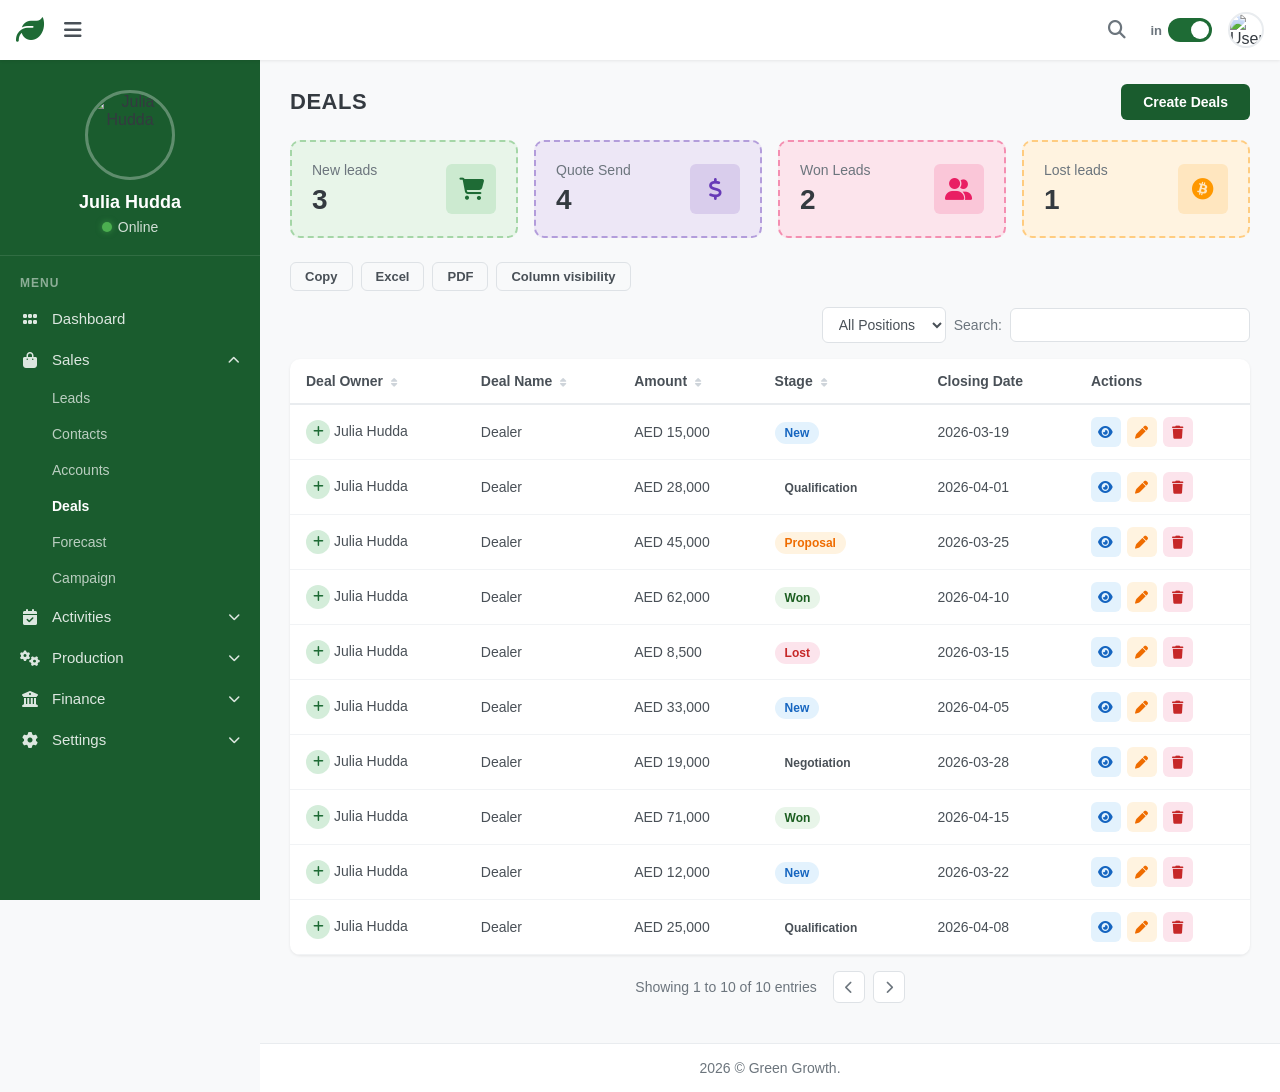
==== index.html @ 73fca7ca "Build Green Growth CRM web app with full framework Implements a complete CRM application based on th" ====
<!DOCTYPE html>
<html lang="en">
<head>
    <meta charset="UTF-8">
    <meta name="viewport" content="width=device-width, initial-scale=1.0">
    <title>Green Growth CRM</title>
    <link rel="stylesheet" href="css/styles.css">
    <link rel="stylesheet" href="https://cdnjs.cloudflare.com/ajax/libs/font-awesome/6.5.1/css/all.min.css">
</head>
<body>
    <!-- Top Navbar -->
    <nav class="top-navbar">
        <div class="nav-left">
            <div class="logo">
                <i class="fa-solid fa-leaf logo-icon"></i>
            </div>
            <button class="hamburger" id="menuToggle">
                <i class="fa-solid fa-bars"></i>
            </button>
        </div>
        <div class="nav-right">
            <button class="nav-btn search-btn" id="searchToggle">
                <i class="fa-solid fa-magnifying-glass"></i>
            </button>
            <div class="status-toggle">
                <span class="status-label">in</span>
                <label class="switch">
                    <input type="checkbox" id="statusToggle" checked>
                    <span class="slider round"></span>
                </label>
            </div>
            <div class="user-avatar" id="profileToggle">
                <img src="https://ui-avatars.com/api/?name=Julia+Hudda&background=e8d5d0&color=333&size=40" alt="User">
            </div>
        </div>
    </nav>

    <!-- Search Bar (hidden by default) -->
    <div class="search-overlay" id="searchOverlay">
        <div class="search-container">
            <input type="text" placeholder="Search..." id="globalSearch" autofocus>
            <button class="search-close" id="searchClose"><i class="fa-solid fa-xmark"></i></button>
        </div>
    </div>

    <!-- Sidebar -->
    <aside class="sidebar" id="sidebar">
        <div class="sidebar-profile">
            <div class="profile-avatar">
                <img src="https://ui-avatars.com/api/?name=Julia+Hudda&background=e8d5d0&color=333&size=100" alt="Julia Hudda">
            </div>
            <h3 class="profile-name">Julia Hudda</h3>
            <div class="profile-status">
                <span class="status-dot online"></span>
                <span>Online</span>
            </div>
        </div>
        <div class="sidebar-menu-label">MENU</div>
        <ul class="sidebar-menu">
            <li class="menu-item">
                <a href="#" class="menu-link" data-page="dashboard">
                    <i class="fa-solid fa-grip"></i>
                    <span>Dashboard</span>
                </a>
            </li>
            <li class="menu-item has-submenu">
                <a href="#" class="menu-link submenu-toggle" data-submenu="sales">
                    <i class="fa-solid fa-bag-shopping"></i>
                    <span>Sales</span>
                    <i class="fa-solid fa-chevron-down arrow"></i>
                </a>
                <ul class="submenu" id="submenu-sales">
                    <li><a href="#" class="menu-link" data-page="leads">Leads</a></li>
                    <li><a href="#" class="menu-link" data-page="contacts">Contacts</a></li>
                    <li><a href="#" class="menu-link" data-page="accounts">Accounts</a></li>
                    <li><a href="#" class="menu-link active" data-page="deals">Deals</a></li>
                    <li><a href="#" class="menu-link" data-page="forecast">Forecast</a></li>
                    <li><a href="#" class="menu-link" data-page="campaign">Campaign</a></li>
                </ul>
            </li>
            <li class="menu-item has-submenu">
                <a href="#" class="menu-link submenu-toggle" data-submenu="activities">
                    <i class="fa-solid fa-calendar-check"></i>
                    <span>Activities</span>
                    <i class="fa-solid fa-chevron-down arrow"></i>
                </a>
                <ul class="submenu" id="submenu-activities">
                    <li><a href="#" class="menu-link" data-page="tasks">Task</a></li>
                    <li><a href="#" class="menu-link" data-page="meetings">Meeting</a></li>
                    <li><a href="#" class="menu-link" data-page="calls">Calls</a></li>
                    <li><a href="#" class="menu-link" data-page="attendance">Attendance</a></li>
                </ul>
            </li>
            <li class="menu-item has-submenu">
                <a href="#" class="menu-link submenu-toggle" data-submenu="production">
                    <i class="fa-solid fa-gears"></i>
                    <span>Production</span>
                    <i class="fa-solid fa-chevron-down arrow"></i>
                </a>
                <ul class="submenu" id="submenu-production">
                    <li><a href="#" class="menu-link" data-page="pending-orders">Pending Orders</a></li>
                    <li><a href="#" class="menu-link" data-page="shipped-orders">Shipped Orders</a></li>
                </ul>
            </li>
            <li class="menu-item has-submenu">
                <a href="#" class="menu-link submenu-toggle" data-submenu="finance">
                    <i class="fa-solid fa-building-columns"></i>
                    <span>Finance</span>
                    <i class="fa-solid fa-chevron-down arrow"></i>
                </a>
                <ul class="submenu" id="submenu-finance">
                    <li><a href="#" class="menu-link" data-page="invoices">Invoices</a></li>
                    <li><a href="#" class="menu-link" data-page="payments">Payments</a></li>
                    <li><a href="#" class="menu-link" data-page="expenses">Expenses</a></li>
                </ul>
            </li>
            <li class="menu-item has-submenu">
                <a href="#" class="menu-link submenu-toggle" data-submenu="settings">
                    <i class="fa-solid fa-gear"></i>
                    <span>Settings</span>
                    <i class="fa-solid fa-chevron-down arrow"></i>
                </a>
                <ul class="submenu" id="submenu-settings">
                    <li><a href="#" class="menu-link" data-page="profile">Profile</a></li>
                    <li><a href="#" class="menu-link" data-page="company">Company</a></li>
                    <li><a href="#" class="menu-link" data-page="users">Users</a></li>
                </ul>
            </li>
        </ul>
    </aside>

    <!-- Sidebar Overlay for mobile -->
    <div class="sidebar-overlay" id="sidebarOverlay"></div>

    <!-- Main Content -->
    <main class="main-content" id="mainContent">
        <!-- Pages will be loaded here -->
    </main>

    <!-- Create Deal Modal -->
    <div class="modal-overlay" id="dealModal">
        <div class="modal">
            <div class="modal-header">
                <h2>Deals Information</h2>
                <button class="modal-close" id="closeDealModal"><i class="fa-solid fa-xmark"></i></button>
            </div>
            <div class="modal-body">
                <form id="dealForm">
                    <div class="form-group">
                        <label>Deal Owner</label>
                        <input type="text" name="dealOwner" placeholder="Deal Owner">
                    </div>
                    <div class="form-group">
                        <label>Deal Name</label>
                        <input type="text" name="dealName" placeholder="Deal Name" required>
                    </div>
                    <div class="form-group">
                        <label>Account Name</label>
                        <input type="text" name="accountName" placeholder="Account Name">
                    </div>
                    <div class="form-group">
                        <label>Amount</label>
                        <input type="number" name="amount" placeholder="Amount">
                    </div>
                    <div class="form-group">
                        <label>Closing Date</label>
                        <input type="date" name="closingDate">
                    </div>
                    <div class="form-group">
                        <label>Stage</label>
                        <select name="stage">
                            <option value="New">New</option>
                            <option value="Qualification">Qualification</option>
                            <option value="Proposal">Proposal</option>
                            <option value="Negotiation">Negotiation</option>
                            <option value="Won">Won</option>
                            <option value="Lost">Lost</option>
                        </select>
                    </div>
                    <div class="form-group">
                        <label>Lead Source</label>
                        <select name="leadSource">
                            <option value="Cold Call">Cold Call</option>
                            <option value="Email">Email</option>
                            <option value="Website">Website</option>
                            <option value="Referral">Referral</option>
                            <option value="Social Media">Social Media</option>
                            <option value="Advertisement">Advertisement</option>
                        </select>
                    </div>
                    <div class="form-group">
                        <label>Contact Name</label>
                        <input type="text" name="contactName" placeholder="Phone">
                    </div>
                    <div class="form-group">
                        <label>Description</label>
                        <textarea name="description" placeholder="Description" rows="4"></textarea>
                    </div>
                    <div class="form-group">
                        <label>Invoice Number</label>
                        <input type="text" name="invoiceNumber" placeholder="Quote/Invoice Number">
                    </div>
                    <div class="form-group">
                        <label>Quote/Invoice</label>
                        <input type="file" name="quoteFile">
                    </div>
                </form>
            </div>
            <div class="modal-footer">
                <button class="btn btn-primary" id="submitDeal">Submit</button>
                <button class="btn btn-secondary" id="cancelDeal">Close</button>
            </div>
        </div>
    </div>

    <!-- Footer -->
    <footer class="main-footer" id="mainFooter">
        2026 &copy; Green Growth.
    </footer>

    <script src="js/app.js"></script>
</body>
</html>
---- css/styles.css ----
/* ==========================================
   GREEN GROWTH CRM - Main Stylesheet
   ========================================== */

/* CSS Variables */
:root {
    --green-dark: #1a5c2e;
    --green-primary: #1e6b35;
    --green-light: #28a745;
    --green-accent: #d4edda;
    --white: #ffffff;
    --gray-50: #f8f9fa;
    --gray-100: #f1f3f5;
    --gray-200: #e9ecef;
    --gray-300: #dee2e6;
    --gray-400: #ced4da;
    --gray-500: #adb5bd;
    --gray-600: #6c757d;
    --gray-700: #495057;
    --gray-800: #343a40;
    --gray-900: #212529;
    --sidebar-width: 260px;
    --navbar-height: 60px;
    --card-green-bg: #e8f5e9;
    --card-green-border: #a5d6a7;
    --card-purple-bg: #ede7f6;
    --card-purple-border: #b39ddb;
    --card-pink-bg: #fce4ec;
    --card-pink-border: #f48fb1;
    --card-orange-bg: #fff3e0;
    --card-orange-border: #ffcc80;
    --shadow-sm: 0 1px 3px rgba(0,0,0,0.08);
    --shadow-md: 0 4px 12px rgba(0,0,0,0.1);
    --shadow-lg: 0 8px 24px rgba(0,0,0,0.15);
    --radius-sm: 6px;
    --radius-md: 10px;
    --radius-lg: 16px;
}

/* Reset */
*, *::before, *::after {
    margin: 0;
    padding: 0;
    box-sizing: border-box;
}

body {
    font-family: -apple-system, BlinkMacSystemFont, 'Segoe UI', Roboto, 'Helvetica Neue', Arial, sans-serif;
    background: var(--gray-50);
    color: var(--gray-800);
    min-height: 100vh;
    overflow-x: hidden;
}

/* ==========================================
   TOP NAVBAR
   ========================================== */
.top-navbar {
    position: fixed;
    top: 0;
    left: 0;
    right: 0;
    height: var(--navbar-height);
    background: var(--white);
    display: flex;
    align-items: center;
    justify-content: space-between;
    padding: 0 16px;
    box-shadow: var(--shadow-sm);
    z-index: 1000;
}

.nav-left {
    display: flex;
    align-items: center;
    gap: 12px;
}

.logo {
    display: flex;
    align-items: center;
}

.logo-icon {
    font-size: 28px;
    color: var(--green-primary);
}

.hamburger {
    background: none;
    border: none;
    font-size: 20px;
    color: var(--gray-700);
    cursor: pointer;
    padding: 8px;
    border-radius: var(--radius-sm);
    transition: background 0.2s;
}

.hamburger:hover {
    background: var(--gray-100);
}

.nav-right {
    display: flex;
    align-items: center;
    gap: 16px;
}

.nav-btn {
    background: none;
    border: none;
    font-size: 18px;
    color: var(--gray-600);
    cursor: pointer;
    padding: 8px;
    border-radius: var(--radius-sm);
    transition: background 0.2s;
}

.nav-btn:hover {
    background: var(--gray-100);
}

/* Status Toggle Switch */
.status-toggle {
    display: flex;
    align-items: center;
    gap: 6px;
}

.status-label {
    font-size: 13px;
    font-weight: 600;
    color: var(--gray-600);
}

.switch {
    position: relative;
    display: inline-block;
    width: 44px;
    height: 24px;
}

.switch input {
    opacity: 0;
    width: 0;
    height: 0;
}

.slider {
    position: absolute;
    cursor: pointer;
    top: 0;
    left: 0;
    right: 0;
    bottom: 0;
    background-color: var(--gray-300);
    transition: 0.3s;
}

.slider.round {
    border-radius: 24px;
}

.slider:before {
    position: absolute;
    content: "";
    height: 18px;
    width: 18px;
    left: 3px;
    bottom: 3px;
    background-color: white;
    transition: 0.3s;
    border-radius: 50%;
}

input:checked + .slider {
    background-color: var(--green-primary);
}

input:checked + .slider:before {
    transform: translateX(20px);
}

.user-avatar {
    width: 36px;
    height: 36px;
    border-radius: 50%;
    overflow: hidden;
    cursor: pointer;
    border: 2px solid var(--gray-200);
}

.user-avatar img {
    width: 100%;
    height: 100%;
    object-fit: cover;
}

/* Search Overlay */
.search-overlay {
    position: fixed;
    top: 0;
    left: 0;
    right: 0;
    bottom: 0;
    background: rgba(0,0,0,0.5);
    z-index: 2000;
    display: none;
    align-items: flex-start;
    justify-content: center;
    padding-top: 80px;
}

.search-overlay.active {
    display: flex;
}

.search-container {
    background: var(--white);
    border-radius: var(--radius-md);
    padding: 12px 16px;
    display: flex;
    align-items: center;
    gap: 12px;
    width: 90%;
    max-width: 600px;
    box-shadow: var(--shadow-lg);
}

.search-container input {
    flex: 1;
    border: none;
    outline: none;
    font-size: 16px;
    padding: 8px 0;
}

.search-close {
    background: none;
    border: none;
    font-size: 18px;
    color: var(--gray-600);
    cursor: pointer;
}

/* ==========================================
   SIDEBAR
   ========================================== */
.sidebar {
    position: fixed;
    top: var(--navbar-height);
    left: -var(--sidebar-width);
    left: -260px;
    width: var(--sidebar-width);
    height: calc(100vh - var(--navbar-height));
    background: var(--green-dark);
    overflow-y: auto;
    z-index: 900;
    transition: left 0.3s ease;
}

.sidebar.open {
    left: 0;
}

.sidebar-overlay {
    position: fixed;
    top: var(--navbar-height);
    left: 0;
    right: 0;
    bottom: 0;
    background: rgba(0,0,0,0.4);
    z-index: 899;
    display: none;
}

.sidebar-overlay.active {
    display: block;
}

.sidebar-profile {
    text-align: center;
    padding: 30px 20px 20px;
    border-bottom: 1px solid rgba(255,255,255,0.1);
}

.profile-avatar {
    width: 90px;
    height: 90px;
    border-radius: 50%;
    overflow: hidden;
    margin: 0 auto 12px;
    border: 3px solid rgba(255,255,255,0.3);
}

.profile-avatar img {
    width: 100%;
    height: 100%;
    object-fit: cover;
}

.profile-name {
    color: var(--white);
    font-size: 18px;
    font-weight: 600;
    margin-bottom: 6px;
}

.profile-status {
    display: flex;
    align-items: center;
    justify-content: center;
    gap: 6px;
    color: rgba(255,255,255,0.8);
    font-size: 14px;
}

.status-dot {
    width: 10px;
    height: 10px;
    border-radius: 50%;
    display: inline-block;
}

.status-dot.online {
    background: #4caf50;
    box-shadow: 0 0 6px rgba(76, 175, 80, 0.6);
}

.sidebar-menu-label {
    color: rgba(255,255,255,0.5);
    font-size: 12px;
    font-weight: 600;
    letter-spacing: 1px;
    padding: 20px 20px 8px;
}

.sidebar-menu {
    list-style: none;
    padding: 0 0 20px;
}

.menu-item {
    margin: 0;
}

.menu-link {
    display: flex;
    align-items: center;
    gap: 12px;
    padding: 12px 20px;
    color: rgba(255,255,255,0.85);
    text-decoration: none;
    font-size: 15px;
    transition: all 0.2s;
    cursor: pointer;
}

.menu-link:hover {
    background: rgba(255,255,255,0.1);
    color: var(--white);
}

.menu-link.active {
    color: var(--white);
    font-weight: 600;
}

.menu-link i:first-child {
    width: 20px;
    text-align: center;
    font-size: 16px;
}

.menu-link .arrow {
    margin-left: auto;
    font-size: 12px;
    transition: transform 0.3s;
}

.menu-link.expanded .arrow {
    transform: rotate(180deg);
}

.submenu {
    list-style: none;
    max-height: 0;
    overflow: hidden;
    transition: max-height 0.3s ease;
}

.submenu.open {
    max-height: 300px;
}

.submenu .menu-link {
    padding: 10px 20px 10px 52px;
    font-size: 14px;
    color: rgba(255,255,255,0.7);
}

.submenu .menu-link:hover {
    color: var(--white);
}

.submenu .menu-link.active {
    color: var(--white);
    font-weight: 700;
}

/* ==========================================
   MAIN CONTENT
   ========================================== */
.main-content {
    margin-top: var(--navbar-height);
    padding: 20px 16px;
    min-height: calc(100vh - var(--navbar-height) - 50px);
    transition: margin-left 0.3s ease;
}

/* ==========================================
   FOOTER
   ========================================== */
.main-footer {
    text-align: center;
    padding: 16px;
    color: var(--gray-600);
    font-size: 14px;
    border-top: 1px solid var(--gray-200);
    background: var(--white);
}

/* ==========================================
   PAGE HEADER
   ========================================== */
.page-header {
    display: flex;
    align-items: center;
    justify-content: space-between;
    margin-bottom: 20px;
}

.page-title {
    font-size: 22px;
    font-weight: 700;
    color: var(--gray-800);
    text-transform: uppercase;
    letter-spacing: 0.5px;
}

/* ==========================================
   BUTTONS
   ========================================== */
.btn {
    display: inline-flex;
    align-items: center;
    gap: 8px;
    padding: 10px 22px;
    border: none;
    border-radius: var(--radius-sm);
    font-size: 14px;
    font-weight: 600;
    cursor: pointer;
    transition: all 0.2s;
}

.btn-primary {
    background: var(--green-dark);
    color: var(--white);
}

.btn-primary:hover {
    background: var(--green-primary);
}

.btn-secondary {
    background: var(--gray-200);
    color: var(--gray-700);
}

.btn-secondary:hover {
    background: var(--gray-300);
}

.btn-sm {
    padding: 6px 14px;
    font-size: 13px;
}

.btn-outline {
    background: transparent;
    border: 1px solid var(--gray-300);
    color: var(--gray-700);
}

.btn-outline:hover {
    background: var(--gray-100);
}

/* ==========================================
   STAT CARDS (Deals page)
   ========================================== */
.stat-cards {
    display: grid;
    grid-template-columns: 1fr;
    gap: 16px;
    margin-bottom: 24px;
}

.stat-card {
    border-radius: var(--radius-md);
    padding: 20px;
    display: flex;
    align-items: center;
    justify-content: space-between;
    border: 2px dashed transparent;
    transition: transform 0.2s;
}

.stat-card:hover {
    transform: translateY(-2px);
}

.stat-card .stat-info h4 {
    font-size: 14px;
    font-weight: 500;
    color: var(--gray-600);
    margin-bottom: 6px;
}

.stat-card .stat-info .stat-number {
    font-size: 28px;
    font-weight: 700;
    color: var(--gray-800);
}

.stat-card .stat-icon {
    width: 50px;
    height: 50px;
    border-radius: var(--radius-sm);
    display: flex;
    align-items: center;
    justify-content: center;
    font-size: 22px;
}

/* Card Variants */
.stat-card.green {
    background: var(--card-green-bg);
    border-color: var(--card-green-border);
}
.stat-card.green .stat-icon {
    background: rgba(40, 167, 69, 0.15);
    color: var(--green-primary);
}

.stat-card.purple {
    background: var(--card-purple-bg);
    border-color: var(--card-purple-border);
}
.stat-card.purple .stat-icon {
    background: rgba(103, 58, 183, 0.15);
    color: #673ab7;
}

.stat-card.pink {
    background: var(--card-pink-bg);
    border-color: var(--card-pink-border);
}
.stat-card.pink .stat-icon {
    background: rgba(233, 30, 99, 0.15);
    color: #e91e63;
}

.stat-card.orange {
    background: var(--card-orange-bg);
    border-color: var(--card-orange-border);
}
.stat-card.orange .stat-icon {
    background: rgba(255, 152, 0, 0.15);
    color: #ff9800;
}

/* ==========================================
   TABLE TOOLBAR
   ========================================== */
.table-toolbar {
    display: flex;
    flex-wrap: wrap;
    gap: 8px;
    align-items: center;
    margin-bottom: 16px;
}

.table-toolbar .toolbar-actions {
    display: flex;
    gap: 8px;
    flex-wrap: wrap;
}

.table-toolbar .toolbar-filter {
    margin-left: auto;
    display: flex;
    align-items: center;
    gap: 8px;
}

.filter-select {
    padding: 8px 12px;
    border: 1px solid var(--gray-300);
    border-radius: var(--radius-sm);
    font-size: 14px;
    color: var(--gray-700);
    background: var(--white);
    cursor: pointer;
}

.table-search {
    display: flex;
    align-items: center;
    gap: 8px;
}

.table-search label {
    font-size: 14px;
    color: var(--gray-600);
}

.table-search input {
    padding: 8px 12px;
    border: 1px solid var(--gray-300);
    border-radius: var(--radius-sm);
    font-size: 14px;
    outline: none;
    transition: border-color 0.2s;
    width: 180px;
}

.table-search input:focus {
    border-color: var(--green-primary);
}

/* ==========================================
   DATA TABLE
   ========================================== */
.data-table-wrapper {
    background: var(--white);
    border-radius: var(--radius-md);
    box-shadow: var(--shadow-sm);
    overflow-x: auto;
}

.data-table {
    width: 100%;
    border-collapse: collapse;
    font-size: 14px;
}

.data-table thead th {
    padding: 14px 16px;
    text-align: left;
    font-weight: 600;
    color: var(--gray-700);
    border-bottom: 2px solid var(--gray-200);
    white-space: nowrap;
    cursor: pointer;
    user-select: none;
}

.data-table thead th:hover {
    background: var(--gray-50);
}

.data-table thead th .sort-icon {
    font-size: 10px;
    margin-left: 4px;
    color: var(--gray-400);
}

.data-table tbody tr {
    border-bottom: 1px solid var(--gray-100);
    transition: background 0.15s;
}

.data-table tbody tr:hover {
    background: var(--gray-50);
}

.data-table tbody td {
    padding: 12px 16px;
    color: var(--gray-700);
    white-space: nowrap;
}

.data-table .expand-btn {
    width: 24px;
    height: 24px;
    border-radius: 50%;
    border: none;
    background: var(--green-accent);
    color: var(--green-primary);
    cursor: pointer;
    font-size: 12px;
    display: inline-flex;
    align-items: center;
    justify-content: center;
}

.data-table .expand-btn:hover {
    background: var(--green-primary);
    color: var(--white);
}

/* Table Pagination */
.table-pagination {
    display: flex;
    align-items: center;
    justify-content: center;
    gap: 16px;
    padding: 16px;
}

.table-pagination .page-info {
    font-size: 14px;
    color: var(--gray-600);
}

.table-pagination .page-nav {
    display: flex;
    gap: 8px;
}

.table-pagination .page-btn {
    width: 32px;
    height: 32px;
    border-radius: var(--radius-sm);
    border: 1px solid var(--gray-300);
    background: var(--white);
    color: var(--gray-600);
    display: flex;
    align-items: center;
    justify-content: center;
    cursor: pointer;
    font-size: 13px;
    transition: all 0.2s;
}

.table-pagination .page-btn:hover,
.table-pagination .page-btn.active {
    background: var(--green-primary);
    color: var(--white);
    border-color: var(--green-primary);
}

/* ==========================================
   MODAL
   ========================================== */
.modal-overlay {
    position: fixed;
    top: 0;
    left: 0;
    right: 0;
    bottom: 0;
    background: rgba(0,0,0,0.5);
    z-index: 3000;
    display: none;
    align-items: center;
    justify-content: center;
    padding: 20px;
}

.modal-overlay.active {
    display: flex;
}

.modal {
    background: var(--white);
    border-radius: var(--radius-lg);
    width: 100%;
    max-width: 500px;
    max-height: 90vh;
    display: flex;
    flex-direction: column;
    box-shadow: var(--shadow-lg);
}

.modal-header {
    display: flex;
    align-items: center;
    justify-content: space-between;
    padding: 20px 24px;
    border-bottom: 1px solid var(--gray-200);
}

.modal-header h2 {
    font-size: 20px;
    font-weight: 600;
}

.modal-close {
    background: none;
    border: none;
    font-size: 20px;
    color: var(--gray-500);
    cursor: pointer;
    padding: 4px;
}

.modal-close:hover {
    color: var(--gray-800);
}

.modal-body {
    padding: 24px;
    overflow-y: auto;
    flex: 1;
}

.modal-footer {
    display: flex;
    align-items: center;
    justify-content: center;
    gap: 12px;
    padding: 16px 24px;
    border-top: 1px solid var(--gray-200);
}

/* ==========================================
   FORMS
   ========================================== */
.form-group {
    margin-bottom: 18px;
}

.form-group label {
    display: block;
    font-size: 14px;
    font-weight: 600;
    color: var(--gray-800);
    margin-bottom: 6px;
}

.form-group input,
.form-group select,
.form-group textarea {
    width: 100%;
    padding: 10px 14px;
    border: 1px solid var(--gray-300);
    border-radius: var(--radius-sm);
    font-size: 14px;
    color: var(--gray-800);
    transition: border-color 0.2s;
    font-family: inherit;
}

.form-group input:focus,
.form-group select:focus,
.form-group textarea:focus {
    outline: none;
    border-color: var(--green-primary);
    box-shadow: 0 0 0 3px rgba(30, 107, 53, 0.1);
}

.form-group input[type="file"] {
    padding: 8px;
}

.form-group textarea {
    resize: vertical;
}

/* ==========================================
   DASHBOARD
   ========================================== */
.dashboard-grid {
    display: grid;
    grid-template-columns: 1fr;
    gap: 20px;
    margin-bottom: 24px;
}

.dashboard-card {
    background: var(--white);
    border-radius: var(--radius-md);
    padding: 24px;
    box-shadow: var(--shadow-sm);
}

.dashboard-card h3 {
    font-size: 16px;
    font-weight: 600;
    color: var(--gray-800);
    margin-bottom: 16px;
}

.mini-stat-grid {
    display: grid;
    grid-template-columns: repeat(2, 1fr);
    gap: 12px;
}

.mini-stat {
    background: var(--gray-50);
    border-radius: var(--radius-sm);
    padding: 16px;
    text-align: center;
}

.mini-stat .value {
    font-size: 24px;
    font-weight: 700;
    color: var(--green-primary);
}

.mini-stat .label {
    font-size: 12px;
    color: var(--gray-600);
    margin-top: 4px;
}

/* Chart placeholder */
.chart-placeholder {
    width: 100%;
    height: 200px;
    background: linear-gradient(135deg, var(--card-green-bg) 0%, var(--card-purple-bg) 100%);
    border-radius: var(--radius-sm);
    display: flex;
    align-items: center;
    justify-content: center;
    color: var(--gray-600);
    font-size: 14px;
}

/* Recent Activity */
.activity-list {
    list-style: none;
}

.activity-item {
    display: flex;
    align-items: flex-start;
    gap: 12px;
    padding: 12px 0;
    border-bottom: 1px solid var(--gray-100);
}

.activity-item:last-child {
    border-bottom: none;
}

.activity-dot {
    width: 10px;
    height: 10px;
    border-radius: 50%;
    margin-top: 5px;
    flex-shrink: 0;
}

.activity-dot.green { background: var(--green-light); }
.activity-dot.blue { background: #2196f3; }
.activity-dot.orange { background: #ff9800; }
.activity-dot.red { background: #f44336; }

.activity-text {
    font-size: 14px;
    color: var(--gray-700);
    line-height: 1.4;
}

.activity-time {
    font-size: 12px;
    color: var(--gray-500);
    margin-top: 2px;
}

/* ==========================================
   LEADS & CONTACTS TABLE PAGE
   ========================================== */
.status-badge {
    padding: 4px 10px;
    border-radius: 20px;
    font-size: 12px;
    font-weight: 600;
}

.status-badge.new { background: #e3f2fd; color: #1565c0; }
.status-badge.qualified { background: #e8f5e9; color: #2e7d32; }
.status-badge.proposal { background: #fff3e0; color: #ef6c00; }
.status-badge.won { background: #e8f5e9; color: #1b5e20; }
.status-badge.lost { background: #fce4ec; color: #c62828; }
.status-badge.active { background: #e8f5e9; color: #2e7d32; }
.status-badge.inactive { background: #fafafa; color: #757575; }
.status-badge.pending { background: #fff8e1; color: #f57f17; }
.status-badge.completed { background: #e8f5e9; color: #1b5e20; }
.status-badge.shipped { background: #e3f2fd; color: #1565c0; }
.status-badge.cancelled { background: #fce4ec; color: #c62828; }
.status-badge.paid { background: #e8f5e9; color: #1b5e20; }
.status-badge.overdue { background: #fce4ec; color: #c62828; }

/* Action buttons in tables */
.action-btns {
    display: flex;
    gap: 6px;
}

.action-btn {
    width: 30px;
    height: 30px;
    border-radius: var(--radius-sm);
    border: none;
    display: inline-flex;
    align-items: center;
    justify-content: center;
    cursor: pointer;
    font-size: 13px;
    transition: all 0.2s;
}

.action-btn.view { background: #e3f2fd; color: #1565c0; }
.action-btn.view:hover { background: #1565c0; color: white; }
.action-btn.edit { background: #fff3e0; color: #ef6c00; }
.action-btn.edit:hover { background: #ef6c00; color: white; }
.action-btn.delete { background: #fce4ec; color: #c62828; }
.action-btn.delete:hover { background: #c62828; color: white; }

/* ==========================================
   EMPTY STATE
   ========================================== */
.empty-state {
    text-align: center;
    padding: 60px 20px;
    color: var(--gray-500);
}

.empty-state i {
    font-size: 48px;
    margin-bottom: 16px;
    color: var(--gray-300);
}

.empty-state h3 {
    font-size: 18px;
    margin-bottom: 8px;
    color: var(--gray-600);
}

.empty-state p {
    font-size: 14px;
}

/* ==========================================
   ATTENDANCE
   ========================================== */
.attendance-grid {
    display: grid;
    grid-template-columns: repeat(2, 1fr);
    gap: 12px;
    margin-bottom: 20px;
}

.attendance-card {
    background: var(--white);
    border-radius: var(--radius-md);
    padding: 20px;
    text-align: center;
    box-shadow: var(--shadow-sm);
}

.attendance-card .att-value {
    font-size: 28px;
    font-weight: 700;
}

.attendance-card .att-label {
    font-size: 12px;
    color: var(--gray-600);
    margin-top: 4px;
}

.att-present { color: var(--green-primary); }
.att-absent { color: #e91e63; }
.att-late { color: #ff9800; }
.att-leave { color: #2196f3; }

/* ==========================================
   SETTINGS / PROFILE
   ========================================== */
.profile-card {
    background: var(--white);
    border-radius: var(--radius-md);
    padding: 30px;
    box-shadow: var(--shadow-sm);
    max-width: 600px;
}

.profile-card .profile-header {
    display: flex;
    align-items: center;
    gap: 20px;
    margin-bottom: 24px;
    padding-bottom: 24px;
    border-bottom: 1px solid var(--gray-200);
}

.profile-card .profile-img {
    width: 80px;
    height: 80px;
    border-radius: 50%;
    overflow: hidden;
    border: 3px solid var(--green-accent);
}

.profile-card .profile-img img {
    width: 100%;
    height: 100%;
    object-fit: cover;
}

.profile-card .profile-info h3 {
    font-size: 20px;
    margin-bottom: 4px;
}

.profile-card .profile-info p {
    color: var(--gray-600);
    font-size: 14px;
}

/* ==========================================
   RESPONSIVE - Tablet and up
   ========================================== */
@media (min-width: 768px) {
    .stat-cards {
        grid-template-columns: repeat(2, 1fr);
    }

    .dashboard-grid {
        grid-template-columns: repeat(2, 1fr);
    }

    .mini-stat-grid {
        grid-template-columns: repeat(4, 1fr);
    }

    .attendance-grid {
        grid-template-columns: repeat(4, 1fr);
    }
}

/* Desktop */
@media (min-width: 1024px) {
    .sidebar {
        left: 0;
    }

    .sidebar-overlay {
        display: none !important;
    }

    .main-content {
        margin-left: var(--sidebar-width);
        padding: 24px 30px;
    }

    .main-footer {
        margin-left: var(--sidebar-width);
    }

    .stat-cards {
        grid-template-columns: repeat(4, 1fr);
    }

    .table-search input {
        width: 240px;
    }
}

/* ==========================================
   SCROLLBAR
   ========================================== */
.sidebar::-webkit-scrollbar {
    width: 4px;
}

.sidebar::-webkit-scrollbar-track {
    background: transparent;
}

.sidebar::-webkit-scrollbar-thumb {
    background: rgba(255,255,255,0.2);
    border-radius: 4px;
}

/* ==========================================
   ANIMATIONS
   ========================================== */
@keyframes fadeIn {
    from { opacity: 0; transform: translateY(10px); }
    to { opacity: 1; transform: translateY(0); }
}

.main-content > * {
    animation: fadeIn 0.3s ease;
}

/* ==========================================
   TOAST NOTIFICATIONS
   ========================================== */
.toast-container {
    position: fixed;
    top: 80px;
    right: 20px;
    z-index: 5000;
    display: flex;
    flex-direction: column;
    gap: 8px;
}

.toast {
    background: var(--white);
    border-radius: var(--radius-sm);
    padding: 14px 20px;
    box-shadow: var(--shadow-md);
    display: flex;
    align-items: center;
    gap: 10px;
    font-size: 14px;
    animation: slideIn 0.3s ease;
    border-left: 4px solid var(--green-primary);
}

.toast.success { border-left-color: var(--green-primary); }
.toast.error { border-left-color: #e91e63; }
.toast.warning { border-left-color: #ff9800; }

@keyframes slideIn {
    from { transform: translateX(100%); opacity: 0; }
    to { transform: translateX(0); opacity: 1; }
}
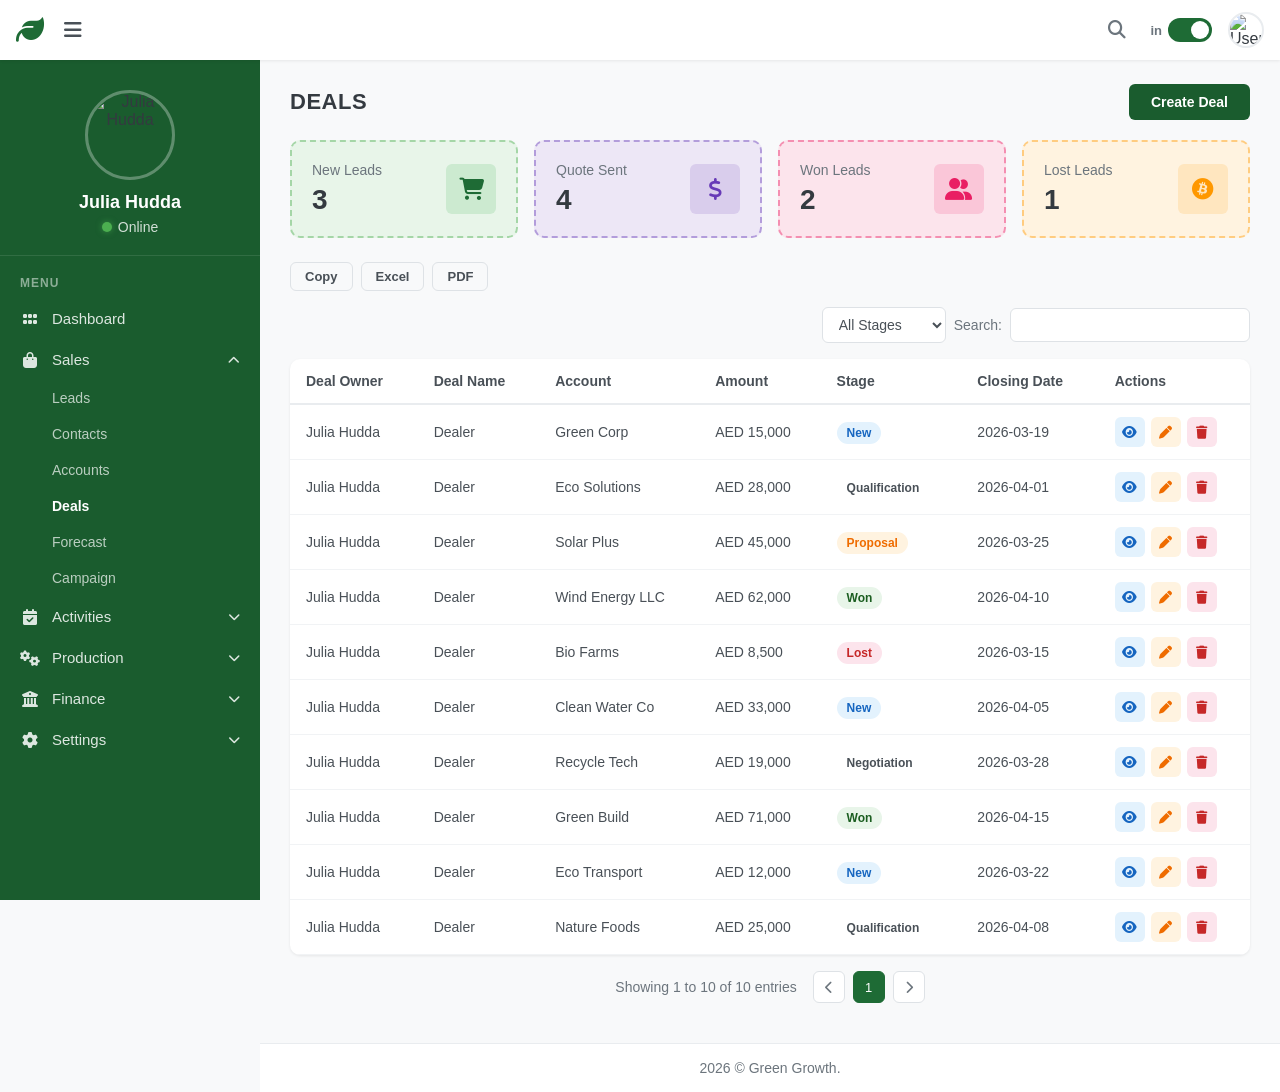
==== commit 78f86494: "feat: make CRM fully functional with CRUD, persistence, and real-time features - localStorage persis" ====
--- a/index.html
+++ b/index.html
@@ -4,6 +4,22 @@
     <meta charset="UTF-8">
     <meta name="viewport" content="width=device-width, initial-scale=1.0">
     <title>Green Growth CRM</title>
+
+    <!-- PWA Meta Tags -->
+    <meta name="theme-color" content="#1a5c2e">
+    <meta name="apple-mobile-web-app-capable" content="yes">
+    <meta name="apple-mobile-web-app-status-bar-style" content="black-translucent">
+    <meta name="apple-mobile-web-app-title" content="Green Growth">
+    <meta name="description" content="Green Growth CRM - Sales & Business Management">
+
+    <!-- PWA Manifest -->
+    <link rel="manifest" href="manifest.json">
+
+    <!-- Icons -->
+    <link rel="icon" type="image/png" sizes="32x32" href="icons/icon-32.png">
+    <link rel="icon" type="image/png" sizes="16x16" href="icons/icon-16.png">
+    <link rel="apple-touch-icon" sizes="180x180" href="icons/icon-180.png">
+
     <link rel="stylesheet" href="css/styles.css">
     <link rel="stylesheet" href="https://cdnjs.cloudflare.com/ajax/libs/font-awesome/6.5.1/css/all.min.css">
 </head>
@@ -137,78 +153,33 @@
         <!-- Pages will be loaded here -->
     </main>
 
-    <!-- Create Deal Modal -->
-    <div class="modal-overlay" id="dealModal">
+    <!-- Universal Dynamic Modal -->
+    <div class="modal-overlay" id="crudModal">
         <div class="modal">
             <div class="modal-header">
-                <h2>Deals Information</h2>
-                <button class="modal-close" id="closeDealModal"><i class="fa-solid fa-xmark"></i></button>
-            </div>
-            <div class="modal-body">
-                <form id="dealForm">
-                    <div class="form-group">
-                        <label>Deal Owner</label>
-                        <input type="text" name="dealOwner" placeholder="Deal Owner">
-                    </div>
-                    <div class="form-group">
-                        <label>Deal Name</label>
-                        <input type="text" name="dealName" placeholder="Deal Name" required>
-                    </div>
-                    <div class="form-group">
-                        <label>Account Name</label>
-                        <input type="text" name="accountName" placeholder="Account Name">
-                    </div>
-                    <div class="form-group">
-                        <label>Amount</label>
-                        <input type="number" name="amount" placeholder="Amount">
-                    </div>
-                    <div class="form-group">
-                        <label>Closing Date</label>
-                        <input type="date" name="closingDate">
-                    </div>
-                    <div class="form-group">
-                        <label>Stage</label>
-                        <select name="stage">
-                            <option value="New">New</option>
-                            <option value="Qualification">Qualification</option>
-                            <option value="Proposal">Proposal</option>
-                            <option value="Negotiation">Negotiation</option>
-                            <option value="Won">Won</option>
-                            <option value="Lost">Lost</option>
-                        </select>
-                    </div>
-                    <div class="form-group">
-                        <label>Lead Source</label>
-                        <select name="leadSource">
-                            <option value="Cold Call">Cold Call</option>
-                            <option value="Email">Email</option>
-                            <option value="Website">Website</option>
-                            <option value="Referral">Referral</option>
-                            <option value="Social Media">Social Media</option>
-                            <option value="Advertisement">Advertisement</option>
-                        </select>
-                    </div>
-                    <div class="form-group">
-                        <label>Contact Name</label>
-                        <input type="text" name="contactName" placeholder="Phone">
-                    </div>
-                    <div class="form-group">
-                        <label>Description</label>
-                        <textarea name="description" placeholder="Description" rows="4"></textarea>
-                    </div>
-                    <div class="form-group">
-                        <label>Invoice Number</label>
-                        <input type="text" name="invoiceNumber" placeholder="Quote/Invoice Number">
-                    </div>
-                    <div class="form-group">
-                        <label>Quote/Invoice</label>
-                        <input type="file" name="quoteFile">
-                    </div>
-                </form>
+                <h2 id="modalTitle">Title</h2>
+                <button class="modal-close" id="closeModal"><i class="fa-solid fa-xmark"></i></button>
+            </div>
+            <div class="modal-body" id="modalBody"></div>
+            <div class="modal-footer" id="modalFooter"></div>
+        </div>
+    </div>
+
+    <!-- Delete Confirmation Modal -->
+    <div class="modal-overlay" id="deleteModal">
+        <div class="modal" style="max-width:400px">
+            <div class="modal-header">
+                <h2>Confirm Delete</h2>
+                <button class="modal-close" onclick="closeDeleteModal()"><i class="fa-solid fa-xmark"></i></button>
+            </div>
+            <div class="modal-body" style="text-align:center;padding:30px">
+                <i class="fa-solid fa-triangle-exclamation" style="font-size:48px;color:#e91e63;margin-bottom:16px;display:block"></i>
+                <p style="font-size:16px;color:var(--gray-700)" id="deleteMessage">Are you sure you want to delete this item?</p>
+                <p style="font-size:13px;color:var(--gray-500);margin-top:8px">This action cannot be undone.</p>
             </div>
             <div class="modal-footer">
-                <button class="btn btn-primary" id="submitDeal">Submit</button>
-                <button class="btn btn-secondary" id="cancelDeal">Close</button>
+                <button class="btn btn-primary" style="background:#c62828" id="confirmDeleteBtn">Delete</button>
+                <button class="btn btn-secondary" onclick="closeDeleteModal()">Cancel</button>
             </div>
         </div>
     </div>
@@ -219,5 +190,16 @@
     </footer>
 
     <script src="js/app.js"></script>
+
+    <!-- PWA Service Worker Registration -->
+    <script>
+        if ('serviceWorker' in navigator) {
+            window.addEventListener('load', () => {
+                navigator.serviceWorker.register('sw.js')
+                    .then(reg => console.log('SW registered:', reg.scope))
+                    .catch(err => console.log('SW registration failed:', err));
+            });
+        }
+    </script>
 </body>
 </html>
--- a/css/styles.css
+++ b/css/styles.css
@@ -1239,3 +1239,104 @@
     from { transform: translateX(100%); opacity: 0; }
     to { transform: translateX(0); opacity: 1; }
 }
+
+/* ==========================================
+   VIEW DETAIL
+   ========================================== */
+.detail-grid {
+    display: grid;
+    grid-template-columns: 1fr;
+    gap: 0;
+}
+
+.detail-row {
+    display: flex;
+    padding: 12px 0;
+    border-bottom: 1px solid var(--gray-100);
+}
+
+.detail-row:last-child {
+    border-bottom: none;
+}
+
+.detail-label {
+    font-size: 13px;
+    font-weight: 600;
+    color: var(--gray-600);
+    min-width: 130px;
+    flex-shrink: 0;
+}
+
+.detail-value {
+    font-size: 14px;
+    color: var(--gray-800);
+}
+
+/* Form readonly */
+.form-group input[readonly],
+.form-group textarea[readonly],
+.form-group select[disabled] {
+    background: var(--gray-50);
+    color: var(--gray-600);
+    cursor: default;
+}
+
+/* Confirm dialog highlight */
+.modal-footer .btn[style*="c62828"]:hover {
+    background: #b71c1c !important;
+}
+
+/* Sort active */
+.data-table thead th.sort-asc .sort-icon,
+.data-table thead th.sort-desc .sort-icon {
+    color: var(--green-primary);
+}
+
+/* Global search results */
+.search-results {
+    margin-top: 12px;
+    max-height: 400px;
+    overflow-y: auto;
+}
+
+.search-result-item {
+    display: flex;
+    align-items: center;
+    gap: 12px;
+    padding: 12px;
+    border-radius: var(--radius-sm);
+    cursor: pointer;
+    transition: background 0.15s;
+    text-decoration: none;
+    color: inherit;
+}
+
+.search-result-item:hover {
+    background: var(--gray-50);
+}
+
+.search-result-icon {
+    width: 36px;
+    height: 36px;
+    border-radius: var(--radius-sm);
+    display: flex;
+    align-items: center;
+    justify-content: center;
+    font-size: 14px;
+    flex-shrink: 0;
+}
+
+.search-result-info {
+    flex: 1;
+}
+
+.search-result-info .result-title {
+    font-size: 14px;
+    font-weight: 600;
+    color: var(--gray-800);
+}
+
+.search-result-info .result-sub {
+    font-size: 12px;
+    color: var(--gray-500);
+}
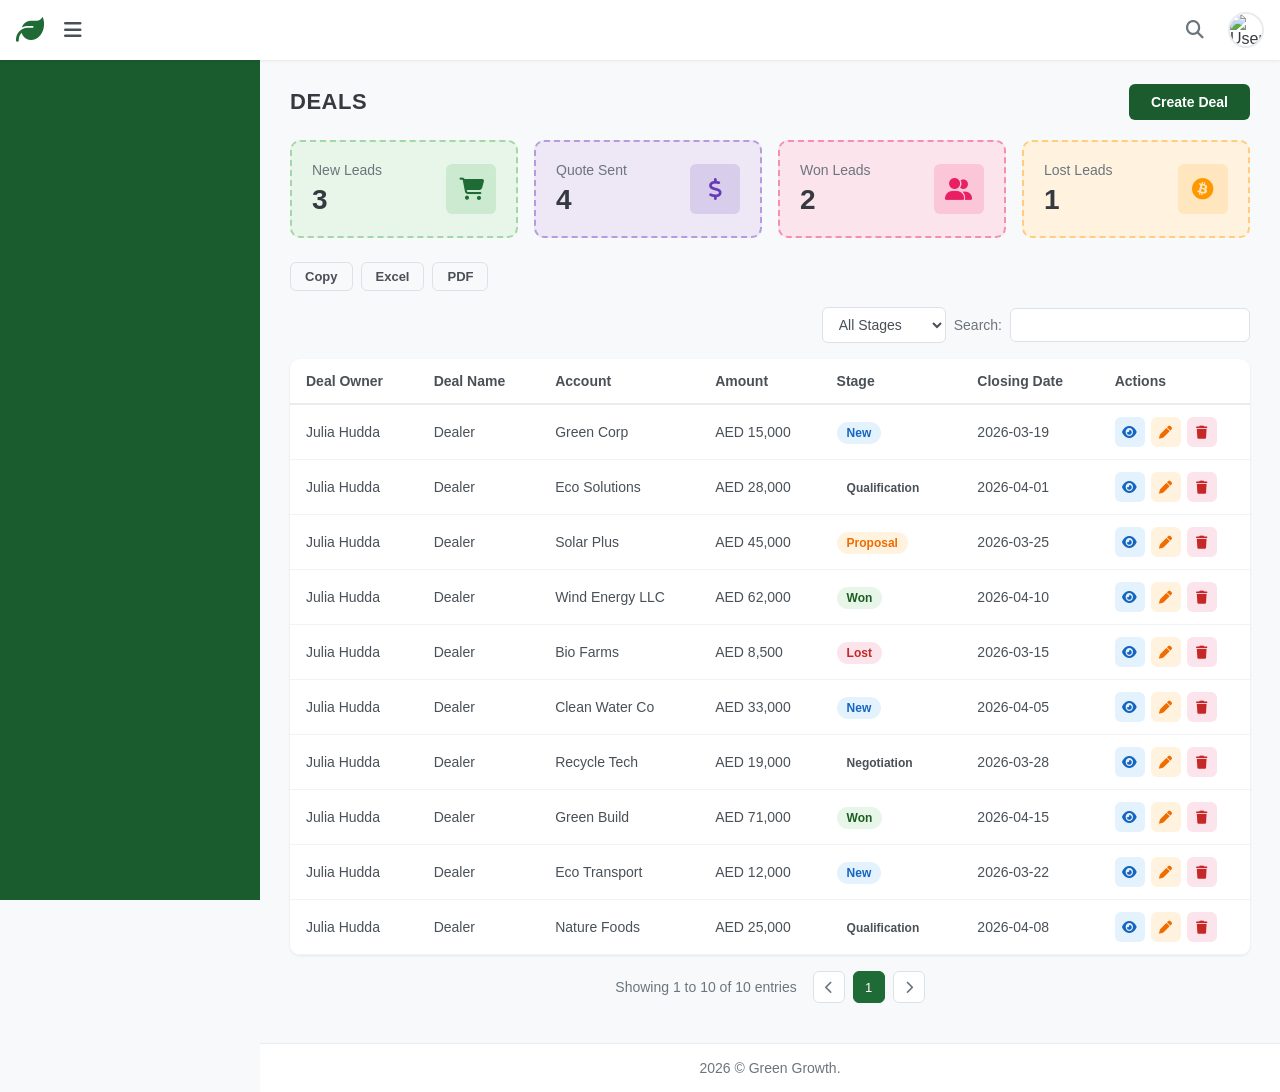
==== commit dd83f3f0: "Update index.html and sw.js for CRM v2 features - Add ApexCharts CDN, detail panel overlay, login-mo" ====
--- a/index.html
+++ b/index.html
@@ -22,10 +22,13 @@
 
     <link rel="stylesheet" href="css/styles.css">
     <link rel="stylesheet" href="https://cdnjs.cloudflare.com/ajax/libs/font-awesome/6.5.1/css/all.min.css">
+
+    <!-- ApexCharts CDN -->
+    <script src="https://cdn.jsdelivr.net/npm/apexcharts"></script>
 </head>
-<body>
+<body class="login-mode">
     <!-- Top Navbar -->
-    <nav class="top-navbar">
+    <nav class="top-navbar" id="topNavbar">
         <div class="nav-left">
             <div class="logo">
                 <i class="fa-solid fa-leaf logo-icon"></i>
@@ -38,15 +41,8 @@
             <button class="nav-btn search-btn" id="searchToggle">
                 <i class="fa-solid fa-magnifying-glass"></i>
             </button>
-            <div class="status-toggle">
-                <span class="status-label">in</span>
-                <label class="switch">
-                    <input type="checkbox" id="statusToggle" checked>
-                    <span class="slider round"></span>
-                </label>
-            </div>
             <div class="user-avatar" id="profileToggle">
-                <img src="https://ui-avatars.com/api/?name=Julia+Hudda&background=e8d5d0&color=333&size=40" alt="User">
+                <img src="https://ui-avatars.com/api/?name=User&background=e8d5d0&color=333&size=40" alt="User" id="navAvatar">
             </div>
         </div>
     </nav>
@@ -54,95 +50,14 @@
     <!-- Search Bar (hidden by default) -->
     <div class="search-overlay" id="searchOverlay">
         <div class="search-container">
-            <input type="text" placeholder="Search..." id="globalSearch" autofocus>
+            <input type="text" placeholder="Search across all modules..." id="globalSearch" autofocus>
             <button class="search-close" id="searchClose"><i class="fa-solid fa-xmark"></i></button>
         </div>
     </div>
 
-    <!-- Sidebar -->
+    <!-- Sidebar - will be built dynamically by JS based on user role -->
     <aside class="sidebar" id="sidebar">
-        <div class="sidebar-profile">
-            <div class="profile-avatar">
-                <img src="https://ui-avatars.com/api/?name=Julia+Hudda&background=e8d5d0&color=333&size=100" alt="Julia Hudda">
-            </div>
-            <h3 class="profile-name">Julia Hudda</h3>
-            <div class="profile-status">
-                <span class="status-dot online"></span>
-                <span>Online</span>
-            </div>
-        </div>
-        <div class="sidebar-menu-label">MENU</div>
-        <ul class="sidebar-menu">
-            <li class="menu-item">
-                <a href="#" class="menu-link" data-page="dashboard">
-                    <i class="fa-solid fa-grip"></i>
-                    <span>Dashboard</span>
-                </a>
-            </li>
-            <li class="menu-item has-submenu">
-                <a href="#" class="menu-link submenu-toggle" data-submenu="sales">
-                    <i class="fa-solid fa-bag-shopping"></i>
-                    <span>Sales</span>
-                    <i class="fa-solid fa-chevron-down arrow"></i>
-                </a>
-                <ul class="submenu" id="submenu-sales">
-                    <li><a href="#" class="menu-link" data-page="leads">Leads</a></li>
-                    <li><a href="#" class="menu-link" data-page="contacts">Contacts</a></li>
-                    <li><a href="#" class="menu-link" data-page="accounts">Accounts</a></li>
-                    <li><a href="#" class="menu-link active" data-page="deals">Deals</a></li>
-                    <li><a href="#" class="menu-link" data-page="forecast">Forecast</a></li>
-                    <li><a href="#" class="menu-link" data-page="campaign">Campaign</a></li>
-                </ul>
-            </li>
-            <li class="menu-item has-submenu">
-                <a href="#" class="menu-link submenu-toggle" data-submenu="activities">
-                    <i class="fa-solid fa-calendar-check"></i>
-                    <span>Activities</span>
-                    <i class="fa-solid fa-chevron-down arrow"></i>
-                </a>
-                <ul class="submenu" id="submenu-activities">
-                    <li><a href="#" class="menu-link" data-page="tasks">Task</a></li>
-                    <li><a href="#" class="menu-link" data-page="meetings">Meeting</a></li>
-                    <li><a href="#" class="menu-link" data-page="calls">Calls</a></li>
-                    <li><a href="#" class="menu-link" data-page="attendance">Attendance</a></li>
-                </ul>
-            </li>
-            <li class="menu-item has-submenu">
-                <a href="#" class="menu-link submenu-toggle" data-submenu="production">
-                    <i class="fa-solid fa-gears"></i>
-                    <span>Production</span>
-                    <i class="fa-solid fa-chevron-down arrow"></i>
-                </a>
-                <ul class="submenu" id="submenu-production">
-                    <li><a href="#" class="menu-link" data-page="pending-orders">Pending Orders</a></li>
-                    <li><a href="#" class="menu-link" data-page="shipped-orders">Shipped Orders</a></li>
-                </ul>
-            </li>
-            <li class="menu-item has-submenu">
-                <a href="#" class="menu-link submenu-toggle" data-submenu="finance">
-                    <i class="fa-solid fa-building-columns"></i>
-                    <span>Finance</span>
-                    <i class="fa-solid fa-chevron-down arrow"></i>
-                </a>
-                <ul class="submenu" id="submenu-finance">
-                    <li><a href="#" class="menu-link" data-page="invoices">Invoices</a></li>
-                    <li><a href="#" class="menu-link" data-page="payments">Payments</a></li>
-                    <li><a href="#" class="menu-link" data-page="expenses">Expenses</a></li>
-                </ul>
-            </li>
-            <li class="menu-item has-submenu">
-                <a href="#" class="menu-link submenu-toggle" data-submenu="settings">
-                    <i class="fa-solid fa-gear"></i>
-                    <span>Settings</span>
-                    <i class="fa-solid fa-chevron-down arrow"></i>
-                </a>
-                <ul class="submenu" id="submenu-settings">
-                    <li><a href="#" class="menu-link" data-page="profile">Profile</a></li>
-                    <li><a href="#" class="menu-link" data-page="company">Company</a></li>
-                    <li><a href="#" class="menu-link" data-page="users">Users</a></li>
-                </ul>
-            </li>
-        </ul>
+        <!-- Sidebar content built by buildSidebar() in app.js -->
     </aside>
 
     <!-- Sidebar Overlay for mobile -->
@@ -150,8 +65,16 @@
 
     <!-- Main Content -->
     <main class="main-content" id="mainContent">
-        <!-- Pages will be loaded here -->
+        <!-- Pages rendered here by JS -->
     </main>
+
+    <!-- Detail Panel -->
+    <div class="detail-panel-overlay" id="detailPanelOverlay">
+        <div class="detail-panel" id="detailPanel">
+            <div class="detail-panel-header" id="detailPanelHeader"></div>
+            <div class="detail-panel-body" id="detailPanelBody"></div>
+        </div>
+    </div>
 
     <!-- Universal Dynamic Modal -->
     <div class="modal-overlay" id="crudModal">
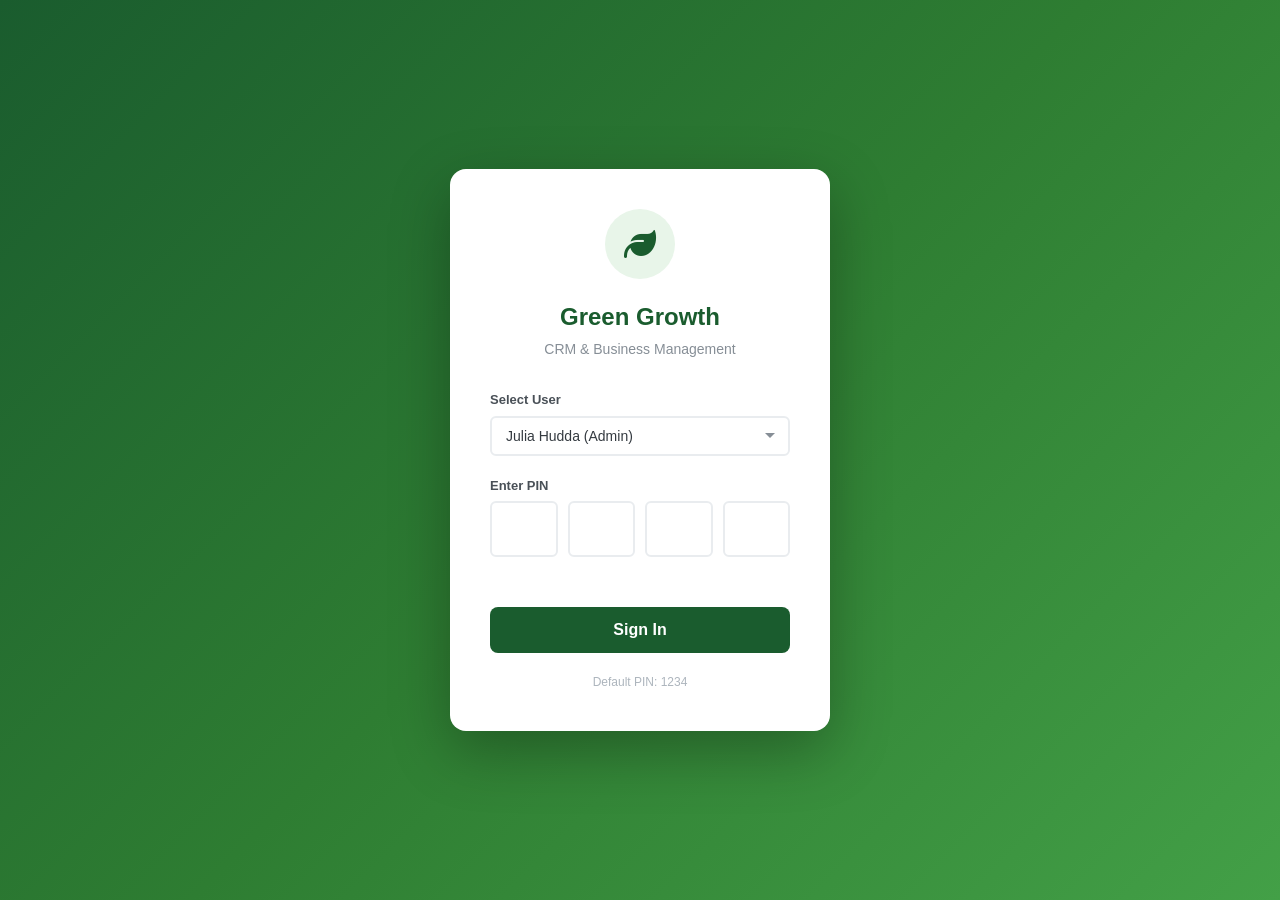
==== commit 66cac522: "feat: add login screen, sidebar navigation, and logout functionality - Added complete sidebar with a" ====
--- a/index.html
+++ b/index.html
@@ -55,9 +55,65 @@
         </div>
     </div>
 
-    <!-- Sidebar - will be built dynamically by JS based on user role -->
+    <!-- Sidebar -->
     <aside class="sidebar" id="sidebar">
-        <!-- Sidebar content built by buildSidebar() in app.js -->
+        <div class="sidebar-profile">
+            <div class="sidebar-avatar" id="sidebarAvatar">JH</div>
+            <div class="sidebar-name" id="sidebarName">Julia Hudda</div>
+            <div class="sidebar-role" id="sidebarRole">Sales Manager</div>
+            <div class="sidebar-status"><span class="status-dot online"></span> Online</div>
+        </div>
+        <nav class="sidebar-menu">
+            <div class="menu-label">Main</div>
+            <a class="menu-item menu-link" data-page="dashboard"><i class="fa-solid fa-gauge-high"></i><span class="menu-text">Dashboard</span></a>
+
+            <div class="menu-label">Sales</div>
+            <a class="menu-item submenu-toggle" data-submenu="sales"><i class="fa-solid fa-chart-line"></i><span class="menu-text">Sales</span><i class="fa-solid fa-chevron-down expand-arrow"></i></a>
+            <div class="submenu" id="submenu-sales">
+                <a class="menu-item menu-link" data-page="deals"><i class="fa-solid fa-handshake"></i><span class="menu-text">Deals</span></a>
+                <a class="menu-item menu-link" data-page="leads"><i class="fa-solid fa-users"></i><span class="menu-text">Leads</span></a>
+                <a class="menu-item menu-link" data-page="contacts"><i class="fa-solid fa-address-book"></i><span class="menu-text">Contacts</span></a>
+                <a class="menu-item menu-link" data-page="accounts"><i class="fa-solid fa-building"></i><span class="menu-text">Accounts</span></a>
+                <a class="menu-item menu-link" data-page="forecast"><i class="fa-solid fa-chart-pie"></i><span class="menu-text">Forecast</span></a>
+            </div>
+
+            <div class="menu-label">Marketing</div>
+            <a class="menu-item menu-link" data-page="campaign"><i class="fa-solid fa-bullhorn"></i><span class="menu-text">Campaigns</span></a>
+
+            <div class="menu-label">Activities</div>
+            <a class="menu-item submenu-toggle" data-submenu="activities"><i class="fa-solid fa-calendar-check"></i><span class="menu-text">Activities</span><i class="fa-solid fa-chevron-down expand-arrow"></i></a>
+            <div class="submenu" id="submenu-activities">
+                <a class="menu-item menu-link" data-page="tasks"><i class="fa-solid fa-list-check"></i><span class="menu-text">Tasks</span></a>
+                <a class="menu-item menu-link" data-page="meetings"><i class="fa-solid fa-calendar"></i><span class="menu-text">Meetings</span></a>
+                <a class="menu-item menu-link" data-page="calls"><i class="fa-solid fa-phone"></i><span class="menu-text">Calls</span></a>
+            </div>
+
+            <div class="menu-label">Orders</div>
+            <a class="menu-item submenu-toggle" data-submenu="orders"><i class="fa-solid fa-box"></i><span class="menu-text">Orders</span><i class="fa-solid fa-chevron-down expand-arrow"></i></a>
+            <div class="submenu" id="submenu-orders">
+                <a class="menu-item menu-link" data-page="pending-orders"><i class="fa-solid fa-clock"></i><span class="menu-text">Pending Orders</span></a>
+                <a class="menu-item menu-link" data-page="shipped-orders"><i class="fa-solid fa-truck"></i><span class="menu-text">Shipped Orders</span></a>
+            </div>
+
+            <div class="menu-label">Finance</div>
+            <a class="menu-item submenu-toggle" data-submenu="finance"><i class="fa-solid fa-coins"></i><span class="menu-text">Finance</span><i class="fa-solid fa-chevron-down expand-arrow"></i></a>
+            <div class="submenu" id="submenu-finance">
+                <a class="menu-item menu-link" data-page="invoices"><i class="fa-solid fa-file-invoice"></i><span class="menu-text">Invoices</span></a>
+                <a class="menu-item menu-link" data-page="payments"><i class="fa-solid fa-credit-card"></i><span class="menu-text">Payments</span></a>
+                <a class="menu-item menu-link" data-page="expenses"><i class="fa-solid fa-receipt"></i><span class="menu-text">Expenses</span></a>
+            </div>
+
+            <div class="menu-label">HR</div>
+            <a class="menu-item menu-link" data-page="attendance"><i class="fa-solid fa-user-clock"></i><span class="menu-text">Attendance</span></a>
+
+            <div class="menu-label">Settings</div>
+            <a class="menu-item menu-link" data-page="profile"><i class="fa-solid fa-user"></i><span class="menu-text">My Profile</span></a>
+            <a class="menu-item menu-link" data-page="company"><i class="fa-solid fa-building-columns"></i><span class="menu-text">Company</span></a>
+            <a class="menu-item menu-link" data-page="users"><i class="fa-solid fa-users-gear"></i><span class="menu-text">Users</span></a>
+        </nav>
+        <div class="sidebar-logout">
+            <button class="logout-btn" id="logoutBtn"><i class="fa-solid fa-right-from-bracket"></i><span>Logout</span></button>
+        </div>
     </aside>
 
     <!-- Sidebar Overlay for mobile -->
--- a/css/styles.css
+++ b/css/styles.css
@@ -1,13 +1,14 @@
-/* ==========================================
-   GREEN GROWTH CRM - Main Stylesheet
-   ========================================== */
-
-/* CSS Variables */
+/* ============================================
+   Green Growth CRM - Complete Stylesheet
+   Theme: Modern Green Professional
+   ============================================ */
+
+/* ----- 1. CSS Variables ----- */
 :root {
     --green-dark: #1a5c2e;
-    --green-primary: #1e6b35;
-    --green-light: #28a745;
-    --green-accent: #d4edda;
+    --green-primary: #2e7d32;
+    --green-light: #43a047;
+    --green-accent: #e8f5e9;
     --white: #ffffff;
     --gray-50: #f8f9fa;
     --gray-100: #f1f3f5;
@@ -15,46 +16,226 @@
     --gray-300: #dee2e6;
     --gray-400: #ced4da;
     --gray-500: #adb5bd;
-    --gray-600: #6c757d;
+    --gray-600: #868e96;
     --gray-700: #495057;
     --gray-800: #343a40;
-    --gray-900: #212529;
+    --navbar-height: 60px;
     --sidebar-width: 260px;
-    --navbar-height: 60px;
-    --card-green-bg: #e8f5e9;
-    --card-green-border: #a5d6a7;
-    --card-purple-bg: #ede7f6;
-    --card-purple-border: #b39ddb;
-    --card-pink-bg: #fce4ec;
-    --card-pink-border: #f48fb1;
-    --card-orange-bg: #fff3e0;
-    --card-orange-border: #ffcc80;
+    --radius-sm: 6px;
+    --radius-md: 10px;
+    --radius-lg: 14px;
     --shadow-sm: 0 1px 3px rgba(0,0,0,0.08);
     --shadow-md: 0 4px 12px rgba(0,0,0,0.1);
     --shadow-lg: 0 8px 24px rgba(0,0,0,0.15);
-    --radius-sm: 6px;
-    --radius-md: 10px;
-    --radius-lg: 16px;
-}
-
-/* Reset */
-*, *::before, *::after {
+    --card-green-bg: #f0f9f0;
+    --card-green-border: #c8e6c9;
+    --card-purple-bg: #f3e8ff;
+    --card-purple-border: #d1b3ff;
+    --card-pink-bg: #fce4ec;
+    --card-pink-border: #f8bbd0;
+    --card-orange-bg: #fff3e0;
+    --card-orange-border: #ffe0b2;
+}
+
+/* ----- 2. Reset & Base ----- */
+*,
+*::before,
+*::after {
+    box-sizing: border-box;
     margin: 0;
     padding: 0;
+}
+
+html {
+    -webkit-text-size-adjust: 100%;
+    -ms-text-size-adjust: 100%;
+}
+
+body {
+    font-family: 'Inter', -apple-system, BlinkMacSystemFont, 'Segoe UI', Roboto, sans-serif;
+    margin: 0;
+    background: var(--gray-50);
+    color: var(--gray-700);
+    line-height: 1.5;
+    font-size: 14px;
+    min-height: 100vh;
+}
+
+a {
+    text-decoration: none;
+    color: inherit;
+}
+
+ul, ol {
+    list-style: none;
+}
+
+img {
+    max-width: 100%;
+    height: auto;
+}
+
+button {
+    font-family: inherit;
+    cursor: pointer;
+}
+
+input, select, textarea {
+    font-family: inherit;
+}
+
+/* ----- 3. Login Screen ----- */
+body.login-mode .top-navbar,
+body.login-mode .sidebar,
+body.login-mode .sidebar-overlay,
+body.login-mode .main-footer {
+    display: none !important;
+}
+
+body.login-mode .main-content {
+    margin: 0 !important;
+    padding: 0 !important;
+    min-height: 100vh;
+}
+
+.login-screen {
+    min-height: 100vh;
+    display: flex;
+    align-items: center;
+    justify-content: center;
+    background: linear-gradient(135deg, #1a5c2e 0%, #2e7d32 50%, #43a047 100%);
+    padding: 20px;
+}
+
+.login-card {
+    background: white;
+    border-radius: 16px;
+    padding: 40px;
+    width: 100%;
+    max-width: 380px;
+    box-shadow: 0 20px 60px rgba(0,0,0,0.3);
+    text-align: center;
+}
+
+.login-logo {
+    width: 70px;
+    height: 70px;
+    background: #e8f5e9;
+    border-radius: 50%;
+    display: flex;
+    align-items: center;
+    justify-content: center;
+    margin: 0 auto 20px;
+    font-size: 32px;
+    color: #1a5c2e;
+}
+
+.login-card h1 {
+    font-size: 24px;
+    color: #1a5c2e;
+    margin-bottom: 4px;
+    font-weight: 700;
+}
+
+.login-card .login-subtitle {
+    color: #868e96;
+    font-size: 14px;
+    margin-bottom: 30px;
+}
+
+.login-card .form-group {
+    margin-bottom: 20px;
+    text-align: left;
+}
+
+.login-card .form-group label {
+    display: block;
+    font-size: 13px;
+    font-weight: 600;
+    color: #495057;
+    margin-bottom: 6px;
+}
+
+.login-card select,
+.login-card input {
+    width: 100%;
+    padding: 12px 14px;
+    border: 2px solid #e9ecef;
+    border-radius: 8px;
+    font-size: 15px;
+    transition: border-color 0.2s;
+    font-family: inherit;
     box-sizing: border-box;
-}
-
-body {
-    font-family: -apple-system, BlinkMacSystemFont, 'Segoe UI', Roboto, 'Helvetica Neue', Arial, sans-serif;
-    background: var(--gray-50);
-    color: var(--gray-800);
-    min-height: 100vh;
-    overflow-x: hidden;
-}
-
-/* ==========================================
-   TOP NAVBAR
-   ========================================== */
+    background: var(--white);
+    color: var(--gray-800);
+}
+
+.login-card select:focus,
+.login-card input:focus {
+    outline: none;
+    border-color: #2e7d32;
+}
+
+.pin-input-group {
+    display: flex;
+    gap: 10px;
+    justify-content: center;
+}
+
+.pin-input-group input {
+    width: 52px;
+    height: 56px;
+    text-align: center;
+    font-size: 24px;
+    font-weight: 700;
+    border: 2px solid #e9ecef;
+    border-radius: 10px;
+    transition: border-color 0.2s, box-shadow 0.2s;
+}
+
+.pin-input-group input:focus {
+    outline: none;
+    border-color: #2e7d32;
+    box-shadow: 0 0 0 3px rgba(46,125,50,0.15);
+}
+
+.login-btn {
+    width: 100%;
+    padding: 14px;
+    background: #1a5c2e;
+    color: white;
+    border: none;
+    border-radius: 8px;
+    font-size: 16px;
+    font-weight: 600;
+    cursor: pointer;
+    transition: background 0.2s;
+    margin-top: 10px;
+}
+
+.login-btn:hover {
+    background: #2e7d32;
+}
+
+.login-btn:disabled {
+    background: #dee2e6;
+    cursor: not-allowed;
+}
+
+.login-error {
+    color: #c62828;
+    font-size: 13px;
+    margin-top: 12px;
+    min-height: 20px;
+}
+
+.login-hint {
+    margin-top: 20px;
+    font-size: 12px;
+    color: #adb5bd;
+}
+
+/* ----- 4. Top Navbar ----- */
 .top-navbar {
     position: fixed;
     top: 0;
@@ -76,110 +257,114 @@
     gap: 12px;
 }
 
-.logo {
-    display: flex;
-    align-items: center;
-}
-
-.logo-icon {
-    font-size: 28px;
-    color: var(--green-primary);
-}
-
-.hamburger {
+.hamburger-btn {
+    width: 40px;
+    height: 40px;
+    border: none;
     background: none;
-    border: none;
     font-size: 20px;
     color: var(--gray-700);
     cursor: pointer;
-    padding: 8px;
     border-radius: var(--radius-sm);
+    display: flex;
+    align-items: center;
+    justify-content: center;
     transition: background 0.2s;
 }
 
-.hamburger:hover {
+.hamburger-btn:hover {
     background: var(--gray-100);
 }
 
+.nav-logo {
+    display: flex;
+    align-items: center;
+    gap: 8px;
+    font-size: 18px;
+    font-weight: 700;
+    color: var(--green-dark);
+}
+
+.nav-logo i {
+    color: var(--green-primary);
+    font-size: 22px;
+}
+
 .nav-right {
     display: flex;
     align-items: center;
-    gap: 16px;
-}
-
-.nav-btn {
+    gap: 8px;
+}
+
+.nav-search-btn {
+    width: 40px;
+    height: 40px;
+    border: none;
     background: none;
-    border: none;
     font-size: 18px;
     color: var(--gray-600);
     cursor: pointer;
-    padding: 8px;
     border-radius: var(--radius-sm);
-    transition: background 0.2s;
-}
-
-.nav-btn:hover {
+    display: flex;
+    align-items: center;
+    justify-content: center;
+    transition: background 0.2s, color 0.2s;
+}
+
+.nav-search-btn:hover {
     background: var(--gray-100);
+    color: var(--gray-800);
 }
 
 /* Status Toggle Switch */
 .status-toggle {
     display: flex;
     align-items: center;
-    gap: 6px;
-}
-
-.status-label {
-    font-size: 13px;
+    gap: 8px;
+}
+
+.status-toggle .status-label {
+    font-size: 12px;
     font-weight: 600;
     color: var(--gray-600);
-}
-
-.switch {
+    display: none;
+}
+
+@media (min-width: 768px) {
+    .status-toggle .status-label {
+        display: inline;
+    }
+}
+
+.toggle-switch {
     position: relative;
-    display: inline-block;
     width: 44px;
     height: 24px;
-}
-
-.switch input {
-    opacity: 0;
-    width: 0;
-    height: 0;
-}
-
-.slider {
+    background: var(--gray-300);
+    border-radius: 12px;
+    cursor: pointer;
+    transition: background 0.3s;
+    border: none;
+    padding: 0;
+}
+
+.toggle-switch.active {
+    background: var(--green-primary);
+}
+
+.toggle-switch .slider {
     position: absolute;
-    cursor: pointer;
-    top: 0;
-    left: 0;
-    right: 0;
-    bottom: 0;
-    background-color: var(--gray-300);
-    transition: 0.3s;
-}
-
-.slider.round {
-    border-radius: 24px;
-}
-
-.slider:before {
-    position: absolute;
-    content: "";
-    height: 18px;
-    width: 18px;
-    left: 3px;
-    bottom: 3px;
-    background-color: white;
-    transition: 0.3s;
+    top: 2px;
+    left: 2px;
+    width: 20px;
+    height: 20px;
+    background: var(--white);
     border-radius: 50%;
-}
-
-input:checked + .slider {
-    background-color: var(--green-primary);
-}
-
-input:checked + .slider:before {
+    transition: transform 0.3s;
+    box-shadow: 0 1px 3px rgba(0,0,0,0.2);
+}
+
+.toggle-switch.active .slider {
     transform: translateX(20px);
 }
 
@@ -187,18 +372,24 @@
     width: 36px;
     height: 36px;
     border-radius: 50%;
-    overflow: hidden;
+    background: var(--green-accent);
+    color: var(--green-dark);
+    display: flex;
+    align-items: center;
+    justify-content: center;
+    font-size: 14px;
+    font-weight: 700;
     cursor: pointer;
-    border: 2px solid var(--gray-200);
-}
-
-.user-avatar img {
-    width: 100%;
-    height: 100%;
-    object-fit: cover;
-}
-
-/* Search Overlay */
+    transition: box-shadow 0.2s;
+    border: 2px solid transparent;
+}
+
+.user-avatar:hover {
+    border-color: var(--green-primary);
+    box-shadow: 0 0 0 3px rgba(46,125,50,0.1);
+}
+
+/* ----- 5. Search Overlay ----- */
 .search-overlay {
     position: fixed;
     top: 0;
@@ -207,272 +398,432 @@
     bottom: 0;
     background: rgba(0,0,0,0.5);
     z-index: 2000;
-    display: none;
+    display: flex;
     align-items: flex-start;
     justify-content: center;
-    padding-top: 80px;
+    padding-top: 100px;
+    opacity: 0;
+    visibility: hidden;
+    transition: opacity 0.3s, visibility 0.3s;
 }
 
 .search-overlay.active {
-    display: flex;
+    opacity: 1;
+    visibility: visible;
 }
 
 .search-container {
     background: var(--white);
-    border-radius: var(--radius-md);
-    padding: 12px 16px;
-    display: flex;
-    align-items: center;
+    border-radius: var(--radius-lg);
+    width: 90%;
+    max-width: 560px;
+    box-shadow: var(--shadow-lg);
+    overflow: hidden;
+    transform: translateY(-20px);
+    transition: transform 0.3s;
+}
+
+.search-overlay.active .search-container {
+    transform: translateY(0);
+}
+
+.search-input-wrap {
+    display: flex;
+    align-items: center;
+    padding: 16px 20px;
     gap: 12px;
-    width: 90%;
-    max-width: 600px;
-    box-shadow: var(--shadow-lg);
-}
-
-.search-container input {
+    border-bottom: 1px solid var(--gray-200);
+}
+
+.search-input-wrap i {
+    color: var(--gray-500);
+    font-size: 18px;
+}
+
+.search-input-wrap input {
     flex: 1;
     border: none;
     outline: none;
     font-size: 16px;
-    padding: 8px 0;
-}
-
-.search-close {
-    background: none;
+    color: var(--gray-800);
+    background: transparent;
+}
+
+.search-input-wrap input::placeholder {
+    color: var(--gray-400);
+}
+
+.search-close-btn {
+    width: 32px;
+    height: 32px;
     border: none;
-    font-size: 18px;
+    background: var(--gray-100);
+    border-radius: 50%;
     color: var(--gray-600);
     cursor: pointer;
-}
-
-/* ==========================================
-   SIDEBAR
-   ========================================== */
-.sidebar {
-    position: fixed;
-    top: var(--navbar-height);
-    left: -var(--sidebar-width);
-    left: -260px;
-    width: var(--sidebar-width);
-    height: calc(100vh - var(--navbar-height));
-    background: var(--green-dark);
+    display: flex;
+    align-items: center;
+    justify-content: center;
+    font-size: 14px;
+    transition: background 0.2s;
+}
+
+.search-close-btn:hover {
+    background: var(--gray-200);
+}
+
+.search-results {
+    max-height: 400px;
     overflow-y: auto;
-    z-index: 900;
-    transition: left 0.3s ease;
-}
-
-.sidebar.open {
-    left: 0;
-}
-
+}
+
+.search-result-item {
+    display: flex;
+    align-items: center;
+    gap: 12px;
+    padding: 12px 20px;
+    cursor: pointer;
+    transition: background 0.15s;
+}
+
+.search-result-item:hover {
+    background: var(--gray-50);
+}
+
+.search-result-item i {
+    width: 36px;
+    height: 36px;
+    border-radius: var(--radius-sm);
+    background: var(--green-accent);
+    color: var(--green-primary);
+    display: flex;
+    align-items: center;
+    justify-content: center;
+    font-size: 14px;
+    flex-shrink: 0;
+}
+
+.search-result-item .result-text {
+    flex: 1;
+    min-width: 0;
+}
+
+.search-result-item .result-title {
+    font-size: 14px;
+    font-weight: 600;
+    color: var(--gray-800);
+    white-space: nowrap;
+    overflow: hidden;
+    text-overflow: ellipsis;
+}
+
+.search-result-item .result-sub {
+    font-size: 12px;
+    color: var(--gray-500);
+}
+
+.search-empty {
+    padding: 32px 20px;
+    text-align: center;
+    color: var(--gray-400);
+    font-size: 14px;
+}
+
+/* ----- 6. Sidebar ----- */
 .sidebar-overlay {
     position: fixed;
-    top: var(--navbar-height);
+    top: 0;
     left: 0;
     right: 0;
     bottom: 0;
     background: rgba(0,0,0,0.4);
     z-index: 899;
-    display: none;
+    opacity: 0;
+    visibility: hidden;
+    transition: opacity 0.3s, visibility 0.3s;
 }
 
 .sidebar-overlay.active {
-    display: block;
+    opacity: 1;
+    visibility: visible;
+}
+
+.sidebar {
+    position: fixed;
+    top: 0;
+    left: -260px;
+    width: var(--sidebar-width);
+    height: 100%;
+    background: var(--green-dark);
+    z-index: 900;
+    transition: left 0.3s cubic-bezier(0.4, 0, 0.2, 1);
+    overflow-y: auto;
+    overflow-x: hidden;
+    display: flex;
+    flex-direction: column;
+}
+
+.sidebar.open {
+    left: 0;
 }
 
 .sidebar-profile {
+    padding: 24px 20px 16px;
     text-align: center;
-    padding: 30px 20px 20px;
     border-bottom: 1px solid rgba(255,255,255,0.1);
 }
 
-.profile-avatar {
-    width: 90px;
-    height: 90px;
+.sidebar-avatar {
+    width: 56px;
+    height: 56px;
     border-radius: 50%;
-    overflow: hidden;
-    margin: 0 auto 12px;
-    border: 3px solid rgba(255,255,255,0.3);
-}
-
-.profile-avatar img {
-    width: 100%;
-    height: 100%;
-    object-fit: cover;
-}
-
-.profile-name {
+    background: rgba(255,255,255,0.15);
     color: var(--white);
-    font-size: 18px;
-    font-weight: 600;
-    margin-bottom: 6px;
-}
-
-.profile-status {
     display: flex;
     align-items: center;
     justify-content: center;
+    font-size: 22px;
+    font-weight: 700;
+    margin: 0 auto 10px;
+    border: 2px solid rgba(255,255,255,0.25);
+}
+
+.sidebar-name {
+    font-size: 15px;
+    font-weight: 600;
+    color: var(--white);
+    margin-bottom: 4px;
+}
+
+.sidebar-role {
+    font-size: 12px;
+    color: rgba(255,255,255,0.6);
+}
+
+.sidebar-status {
+    display: inline-flex;
+    align-items: center;
     gap: 6px;
-    color: rgba(255,255,255,0.8);
+    font-size: 12px;
+    color: rgba(255,255,255,0.7);
+    margin-top: 6px;
+}
+
+.sidebar-status .status-dot {
+    width: 8px;
+    height: 8px;
+    border-radius: 50%;
+    background: var(--gray-400);
+}
+
+.sidebar-status .status-dot.online {
+    background: #66bb6a;
+}
+
+.sidebar-menu {
+    padding: 12px 0;
+    flex: 1;
+}
+
+.menu-label {
+    font-size: 11px;
+    font-weight: 700;
+    text-transform: uppercase;
+    letter-spacing: 0.8px;
+    color: rgba(255,255,255,0.35);
+    padding: 16px 20px 8px;
+}
+
+.menu-item {
+    display: flex;
+    align-items: center;
+    gap: 12px;
+    padding: 11px 20px;
+    color: rgba(255,255,255,0.75);
     font-size: 14px;
-}
-
-.status-dot {
-    width: 10px;
-    height: 10px;
-    border-radius: 50%;
-    display: inline-block;
-}
-
-.status-dot.online {
-    background: #4caf50;
-    box-shadow: 0 0 6px rgba(76, 175, 80, 0.6);
-}
-
-.sidebar-menu-label {
-    color: rgba(255,255,255,0.5);
-    font-size: 12px;
-    font-weight: 600;
-    letter-spacing: 1px;
-    padding: 20px 20px 8px;
-}
-
-.sidebar-menu {
-    list-style: none;
-    padding: 0 0 20px;
-}
-
-.menu-item {
-    margin: 0;
-}
-
-.menu-link {
-    display: flex;
-    align-items: center;
-    gap: 12px;
-    padding: 12px 20px;
-    color: rgba(255,255,255,0.85);
-    text-decoration: none;
-    font-size: 15px;
-    transition: all 0.2s;
+    font-weight: 500;
     cursor: pointer;
-}
-
-.menu-link:hover {
-    background: rgba(255,255,255,0.1);
+    transition: background 0.2s, color 0.2s;
+    position: relative;
+}
+
+.menu-item:hover {
+    background: rgba(255,255,255,0.08);
     color: var(--white);
 }
 
-.menu-link.active {
+.menu-item.active {
+    background: rgba(255,255,255,0.12);
     color: var(--white);
-    font-weight: 600;
-}
-
-.menu-link i:first-child {
+}
+
+.menu-item.active::before {
+    content: '';
+    position: absolute;
+    left: 0;
+    top: 4px;
+    bottom: 4px;
+    width: 3px;
+    background: #66bb6a;
+    border-radius: 0 3px 3px 0;
+}
+
+.menu-item i {
     width: 20px;
     text-align: center;
     font-size: 16px;
-}
-
-.menu-link .arrow {
-    margin-left: auto;
+    flex-shrink: 0;
+}
+
+.menu-item .menu-text {
+    flex: 1;
+}
+
+.menu-item .expand-arrow {
     font-size: 12px;
     transition: transform 0.3s;
-}
-
-.menu-link.expanded .arrow {
+    opacity: 0.5;
+}
+
+.menu-item .expand-arrow.rotated {
     transform: rotate(180deg);
 }
 
+.menu-item .menu-badge {
+    background: #66bb6a;
+    color: var(--white);
+    font-size: 11px;
+    font-weight: 700;
+    padding: 2px 7px;
+    border-radius: 10px;
+    min-width: 20px;
+    text-align: center;
+}
+
+/* Submenu */
 .submenu {
-    list-style: none;
     max-height: 0;
     overflow: hidden;
-    transition: max-height 0.3s ease;
+    transition: max-height 0.35s ease;
+    background: rgba(0,0,0,0.1);
 }
 
 .submenu.open {
-    max-height: 300px;
-}
-
-.submenu .menu-link {
-    padding: 10px 20px 10px 52px;
+    max-height: 500px;
+}
+
+.submenu .menu-item {
+    padding-left: 52px;
+    font-size: 13px;
+}
+
+.submenu .menu-item::before {
+    display: none;
+}
+
+/* Sidebar Logout */
+.sidebar-logout {
+    padding: 16px 20px;
+    border-top: 1px solid rgba(255,255,255,0.1);
+    margin-top: auto;
+}
+
+.logout-btn {
+    display: flex;
+    align-items: center;
+    gap: 10px;
+    width: 100%;
+    padding: 12px 16px;
+    background: rgba(255,255,255,0.1);
+    border: none;
+    border-radius: 8px;
+    color: rgba(255,255,255,0.85);
     font-size: 14px;
-    color: rgba(255,255,255,0.7);
-}
-
-.submenu .menu-link:hover {
-    color: var(--white);
-}
-
-.submenu .menu-link.active {
-    color: var(--white);
-    font-weight: 700;
-}
-
-/* ==========================================
-   MAIN CONTENT
-   ========================================== */
+    cursor: pointer;
+    transition: background 0.2s;
+    font-family: inherit;
+}
+
+.logout-btn:hover {
+    background: rgba(255,255,255,0.2);
+}
+
+.logout-btn i {
+    font-size: 16px;
+}
+
+/* ----- 7. Main Content Area ----- */
 .main-content {
     margin-top: var(--navbar-height);
     padding: 20px 16px;
-    min-height: calc(100vh - var(--navbar-height) - 50px);
-    transition: margin-left 0.3s ease;
-}
-
-/* ==========================================
-   FOOTER
-   ========================================== */
+    min-height: calc(100vh - var(--navbar-height));
+}
+
+/* ----- 8. Footer ----- */
 .main-footer {
     text-align: center;
     padding: 16px;
-    color: var(--gray-600);
-    font-size: 14px;
+    color: var(--gray-500);
+    font-size: 12px;
     border-top: 1px solid var(--gray-200);
-    background: var(--white);
-}
-
-/* ==========================================
-   PAGE HEADER
-   ========================================== */
+    margin-top: 20px;
+}
+
+/* ----- 9. Page Header ----- */
 .page-header {
     display: flex;
     align-items: center;
     justify-content: space-between;
     margin-bottom: 20px;
-}
-
-.page-title {
+    flex-wrap: wrap;
+    gap: 12px;
+}
+
+.page-header h1 {
     font-size: 22px;
     font-weight: 700;
-    color: var(--gray-800);
     text-transform: uppercase;
+    color: var(--gray-800);
     letter-spacing: 0.5px;
 }
 
-/* ==========================================
-   BUTTONS
-   ========================================== */
+.page-header-actions {
+    display: flex;
+    gap: 8px;
+    align-items: center;
+}
+
+/* ----- 10. Buttons ----- */
 .btn {
     display: inline-flex;
     align-items: center;
-    gap: 8px;
-    padding: 10px 22px;
+    justify-content: center;
+    gap: 6px;
+    padding: 10px 18px;
     border: none;
     border-radius: var(--radius-sm);
     font-size: 14px;
     font-weight: 600;
     cursor: pointer;
-    transition: all 0.2s;
+    transition: background 0.2s, box-shadow 0.2s, transform 0.1s;
+    white-space: nowrap;
+    font-family: inherit;
+    text-decoration: none;
+    line-height: 1.4;
+}
+
+.btn:active {
+    transform: scale(0.98);
 }
 
 .btn-primary {
+    background: var(--green-primary);
+    color: var(--white);
+}
+
+.btn-primary:hover {
     background: var(--green-dark);
-    color: var(--white);
-}
-
-.btn-primary:hover {
-    background: var(--green-primary);
+    box-shadow: 0 2px 8px rgba(26,92,46,0.3);
 }
 
 .btn-secondary {
@@ -484,172 +835,288 @@
     background: var(--gray-300);
 }
 
-.btn-sm {
-    padding: 6px 14px;
-    font-size: 13px;
-}
-
 .btn-outline {
     background: transparent;
-    border: 1px solid var(--gray-300);
-    color: var(--gray-700);
+    color: var(--green-primary);
+    border: 2px solid var(--green-primary);
+    padding: 8px 16px;
 }
 
 .btn-outline:hover {
+    background: var(--green-accent);
+}
+
+.btn-danger {
+    background: #c62828;
+    color: var(--white);
+}
+
+.btn-danger:hover {
+    background: #b71c1c;
+}
+
+.btn-sm {
+    padding: 6px 12px;
+    font-size: 13px;
+}
+
+.btn-icon {
+    width: 32px;
+    height: 32px;
+    padding: 0;
+    border: none;
     background: var(--gray-100);
-}
-
-/* ==========================================
-   STAT CARDS (Deals page)
-   ========================================== */
+    color: var(--gray-600);
+    border-radius: var(--radius-sm);
+    cursor: pointer;
+    display: inline-flex;
+    align-items: center;
+    justify-content: center;
+    font-size: 14px;
+    transition: background 0.2s, color 0.2s;
+}
+
+.btn-icon:hover {
+    background: var(--gray-200);
+    color: var(--gray-800);
+}
+
+.btn-icon.btn-icon-danger:hover {
+    background: #ffebee;
+    color: #c62828;
+}
+
+/* ----- 11. Stat Cards ----- */
 .stat-cards {
     display: grid;
-    grid-template-columns: 1fr;
-    gap: 16px;
+    grid-template-columns: repeat(2, 1fr);
+    gap: 12px;
     margin-bottom: 24px;
 }
 
 .stat-card {
+    background: var(--white);
     border-radius: var(--radius-md);
-    padding: 20px;
-    display: flex;
-    align-items: center;
-    justify-content: space-between;
-    border: 2px dashed transparent;
-    transition: transform 0.2s;
+    padding: 16px;
+    box-shadow: var(--shadow-sm);
+    border: 1px solid var(--gray-200);
+    transition: box-shadow 0.2s, transform 0.2s;
+    display: flex;
+    align-items: center;
+    gap: 12px;
 }
 
 .stat-card:hover {
-    transform: translateY(-2px);
+    box-shadow: var(--shadow-md);
+    transform: translateY(-1px);
+}
+
+.stat-card .stat-icon {
+    width: 42px;
+    height: 42px;
+    min-width: 42px;
+    border-radius: var(--radius-sm);
+    display: flex;
+    align-items: center;
+    justify-content: center;
+    font-size: 18px;
+}
+
+.stat-card .stat-info {
+    flex: 1;
+    min-width: 0;
 }
 
 .stat-card .stat-info h4 {
-    font-size: 14px;
+    font-size: 13px;
     font-weight: 500;
-    color: var(--gray-600);
-    margin-bottom: 6px;
-}
-
-.stat-card .stat-info .stat-number {
-    font-size: 28px;
+    color: var(--gray-500);
+    margin: 0 0 2px 0;
+}
+
+.stat-card .stat-number {
+    font-size: 24px;
     font-weight: 700;
     color: var(--gray-800);
-}
-
-.stat-card .stat-icon {
-    width: 50px;
-    height: 50px;
-    border-radius: var(--radius-sm);
-    display: flex;
-    align-items: center;
-    justify-content: center;
-    font-size: 22px;
-}
-
-/* Card Variants */
+    line-height: 1.2;
+}
+
+.stat-card .stat-value {
+    font-size: 24px;
+    font-weight: 700;
+    color: var(--gray-800);
+    line-height: 1.2;
+}
+
+.stat-card .stat-label {
+    font-size: 13px;
+    color: var(--gray-500);
+    margin-top: 2px;
+}
+
+.stat-card .stat-change {
+    font-size: 12px;
+    margin-top: 6px;
+    font-weight: 600;
+}
+
+.stat-card .stat-change.positive {
+    color: var(--green-primary);
+}
+
+.stat-card .stat-change.negative {
+    color: #c62828;
+}
+
+/* Stat card color variants */
 .stat-card.green {
     background: var(--card-green-bg);
     border-color: var(--card-green-border);
 }
+
 .stat-card.green .stat-icon {
-    background: rgba(40, 167, 69, 0.15);
-    color: var(--green-primary);
+    background: #c8e6c9;
+    color: var(--green-dark);
 }
 
 .stat-card.purple {
     background: var(--card-purple-bg);
     border-color: var(--card-purple-border);
 }
+
 .stat-card.purple .stat-icon {
-    background: rgba(103, 58, 183, 0.15);
-    color: #673ab7;
+    background: #e1bee7;
+    color: #4a148c;
 }
 
 .stat-card.pink {
     background: var(--card-pink-bg);
     border-color: var(--card-pink-border);
 }
+
 .stat-card.pink .stat-icon {
-    background: rgba(233, 30, 99, 0.15);
-    color: #e91e63;
+    background: #f8bbd0;
+    color: #880e4f;
 }
 
 .stat-card.orange {
     background: var(--card-orange-bg);
     border-color: var(--card-orange-border);
 }
+
 .stat-card.orange .stat-icon {
-    background: rgba(255, 152, 0, 0.15);
-    color: #ff9800;
-}
-
-/* ==========================================
-   TABLE TOOLBAR
-   ========================================== */
+    background: #ffe0b2;
+    color: #e65100;
+}
+
+/* ----- 12. Table Toolbar ----- */
 .table-toolbar {
     display: flex;
+    align-items: center;
+    justify-content: space-between;
     flex-wrap: wrap;
-    gap: 8px;
-    align-items: center;
+    gap: 12px;
     margin-bottom: 16px;
 }
 
-.table-toolbar .toolbar-actions {
-    display: flex;
+.toolbar-left {
+    display: flex;
+    align-items: center;
     gap: 8px;
     flex-wrap: wrap;
 }
 
-.table-toolbar .toolbar-filter {
-    margin-left: auto;
+.toolbar-right {
     display: flex;
     align-items: center;
     gap: 8px;
 }
 
-.filter-select {
-    padding: 8px 12px;
-    border: 1px solid var(--gray-300);
+.toolbar-search {
+    position: relative;
+}
+
+.toolbar-search input {
+    padding: 8px 14px 8px 36px;
+    border: 2px solid var(--gray-200);
     border-radius: var(--radius-sm);
+    font-size: 13px;
+    width: 200px;
+    transition: border-color 0.2s, width 0.3s;
+    background: var(--white);
+    color: var(--gray-800);
+}
+
+.toolbar-search input:focus {
+    outline: none;
+    border-color: var(--green-primary);
+    width: 260px;
+}
+
+.toolbar-search i {
+    position: absolute;
+    left: 12px;
+    top: 50%;
+    transform: translateY(-50%);
+    color: var(--gray-400);
     font-size: 14px;
+}
+
+.export-btn {
+    display: inline-flex;
+    align-items: center;
+    gap: 6px;
+    padding: 8px 14px;
+    border: 2px solid var(--gray-200);
+    border-radius: var(--radius-sm);
+    background: var(--white);
     color: var(--gray-700);
+    font-size: 13px;
+    font-weight: 600;
+    cursor: pointer;
+    transition: border-color 0.2s, background 0.2s;
+    font-family: inherit;
+}
+
+.export-btn:hover {
+    border-color: var(--gray-300);
+    background: var(--gray-50);
+}
+
+.filter-btn {
+    display: inline-flex;
+    align-items: center;
+    gap: 6px;
+    padding: 8px 14px;
+    border: 2px solid var(--gray-200);
+    border-radius: var(--radius-sm);
     background: var(--white);
+    color: var(--gray-700);
+    font-size: 13px;
+    font-weight: 600;
     cursor: pointer;
-}
-
-.table-search {
-    display: flex;
-    align-items: center;
-    gap: 8px;
-}
-
-.table-search label {
-    font-size: 14px;
-    color: var(--gray-600);
-}
-
-.table-search input {
-    padding: 8px 12px;
-    border: 1px solid var(--gray-300);
-    border-radius: var(--radius-sm);
-    font-size: 14px;
-    outline: none;
-    transition: border-color 0.2s;
-    width: 180px;
-}
-
-.table-search input:focus {
+    transition: border-color 0.2s, background 0.2s;
+    font-family: inherit;
+}
+
+.filter-btn:hover {
     border-color: var(--green-primary);
-}
-
-/* ==========================================
-   DATA TABLE
-   ========================================== */
-.data-table-wrapper {
+    color: var(--green-primary);
+}
+
+.filter-btn.active {
+    border-color: var(--green-primary);
+    background: var(--green-accent);
+    color: var(--green-primary);
+}
+
+/* ----- 13. Data Table ----- */
+.table-wrapper {
     background: var(--white);
     border-radius: var(--radius-md);
     box-shadow: var(--shadow-sm);
     overflow-x: auto;
+    margin-bottom: 20px;
 }
 
 .data-table {
@@ -659,28 +1126,45 @@
 }
 
 .data-table thead th {
-    padding: 14px 16px;
+    padding: 12px 16px;
     text-align: left;
     font-weight: 600;
-    color: var(--gray-700);
+    font-size: 12px;
+    text-transform: uppercase;
+    letter-spacing: 0.5px;
+    color: var(--gray-500);
+    background: var(--gray-50);
     border-bottom: 2px solid var(--gray-200);
     white-space: nowrap;
     cursor: pointer;
     user-select: none;
+    transition: color 0.2s;
 }
 
 .data-table thead th:hover {
-    background: var(--gray-50);
+    color: var(--gray-800);
 }
 
 .data-table thead th .sort-icon {
+    margin-left: 4px;
     font-size: 10px;
-    margin-left: 4px;
-    color: var(--gray-400);
+    opacity: 0.4;
+}
+
+.data-table thead th.sorted .sort-icon {
+    opacity: 1;
+    color: var(--green-primary);
+}
+
+.data-table tbody td {
+    padding: 12px 16px;
+    border-bottom: 1px solid var(--gray-100);
+    color: var(--gray-700);
+    vertical-align: middle;
 }
 
 .data-table tbody tr {
-    border-bottom: 1px solid var(--gray-100);
+    cursor: pointer;
     transition: background 0.15s;
 }
 
@@ -688,102 +1172,325 @@
     background: var(--gray-50);
 }
 
-.data-table tbody td {
-    padding: 12px 16px;
+.data-table tbody tr:active {
+    background: var(--gray-100);
+}
+
+.data-table tbody tr:last-child td {
+    border-bottom: none;
+}
+
+.data-table .cell-primary {
+    font-weight: 600;
+    color: var(--gray-800);
+}
+
+.data-table .cell-secondary {
+    color: var(--gray-500);
+    font-size: 12px;
+}
+
+.data-table .cell-amount {
+    font-weight: 600;
+    font-variant-numeric: tabular-nums;
+}
+
+/* ----- 14. Pagination ----- */
+.pagination {
+    display: flex;
+    align-items: center;
+    justify-content: center;
+    gap: 6px;
+    padding: 16px 0;
+}
+
+.pagination-btn {
+    width: 36px;
+    height: 36px;
+    border: 2px solid var(--gray-200);
+    background: var(--white);
     color: var(--gray-700);
-    white-space: nowrap;
-}
-
-.data-table .expand-btn {
-    width: 24px;
-    height: 24px;
+    border-radius: var(--radius-sm);
+    cursor: pointer;
+    display: flex;
+    align-items: center;
+    justify-content: center;
+    font-size: 13px;
+    font-weight: 600;
+    transition: border-color 0.2s, background 0.2s, color 0.2s;
+    font-family: inherit;
+}
+
+.pagination-btn:hover {
+    border-color: var(--green-primary);
+    color: var(--green-primary);
+}
+
+.pagination-btn.active {
+    background: var(--green-primary);
+    border-color: var(--green-primary);
+    color: var(--white);
+}
+
+.pagination-btn:disabled {
+    opacity: 0.4;
+    cursor: not-allowed;
+}
+
+.pagination-info {
+    font-size: 13px;
+    color: var(--gray-500);
+    margin: 0 8px;
+}
+
+/* ----- 15. Detail Panel ----- */
+.detail-panel-overlay {
+    position: fixed;
+    top: 0;
+    left: 0;
+    right: 0;
+    bottom: 0;
+    background: rgba(0,0,0,0.4);
+    z-index: 2000;
+    opacity: 0;
+    visibility: hidden;
+    transition: opacity 0.3s, visibility 0.3s;
+}
+
+.detail-panel-overlay.active {
+    opacity: 1;
+    visibility: visible;
+}
+
+.detail-panel {
+    position: fixed;
+    top: 0;
+    right: -100%;
+    width: 100%;
+    height: 100%;
+    background: var(--gray-50);
+    z-index: 2001;
+    transition: right 0.35s cubic-bezier(0.4, 0, 0.2, 1);
+    display: flex;
+    flex-direction: column;
+    overflow: hidden;
+}
+
+.detail-panel-overlay.active .detail-panel {
+    right: 0;
+}
+
+.detail-panel-header {
+    display: flex;
+    align-items: center;
+    gap: 12px;
+    padding: 16px 20px;
+    background: white;
+    border-bottom: 1px solid var(--gray-200);
+    flex-shrink: 0;
+}
+
+.detail-panel-header .back-btn {
+    width: 36px;
+    height: 36px;
     border-radius: 50%;
     border: none;
+    background: var(--gray-100);
+    color: var(--gray-700);
+    cursor: pointer;
+    display: flex;
+    align-items: center;
+    justify-content: center;
+    font-size: 16px;
+    transition: background 0.2s;
+    flex-shrink: 0;
+}
+
+.detail-panel-header .back-btn:hover {
+    background: var(--gray-200);
+}
+
+.detail-panel-header h2 {
+    flex: 1;
+    font-size: 18px;
+    font-weight: 600;
+    color: var(--gray-800);
+    overflow: hidden;
+    text-overflow: ellipsis;
+    white-space: nowrap;
+}
+
+.detail-actions {
+    display: flex;
+    gap: 8px;
+    flex-shrink: 0;
+}
+
+.detail-panel-body {
+    flex: 1;
+    overflow-y: auto;
+    padding: 20px;
+}
+
+.detail-card {
+    background: white;
+    border-radius: var(--radius-md);
+    padding: 20px;
+    box-shadow: var(--shadow-sm);
+    margin-bottom: 20px;
+}
+
+.detail-card h3 {
+    font-size: 14px;
+    font-weight: 700;
+    color: var(--gray-800);
+    margin-bottom: 12px;
+    text-transform: uppercase;
+    letter-spacing: 0.3px;
+}
+
+.detail-card .detail-row {
+    display: flex;
+    padding: 10px 0;
+    border-bottom: 1px solid var(--gray-100);
+    align-items: flex-start;
+}
+
+.detail-card .detail-row:last-child {
+    border-bottom: none;
+}
+
+.detail-card .detail-label {
+    font-size: 13px;
+    font-weight: 600;
+    color: var(--gray-500);
+    min-width: 120px;
+    flex-shrink: 0;
+}
+
+.detail-card .detail-value {
+    font-size: 14px;
+    color: var(--gray-800);
+    word-break: break-word;
+}
+
+.detail-card .detail-value .status-badge {
+    display: inline-block;
+}
+
+/* Related Records Sections */
+.related-section {
+    margin-bottom: 20px;
+}
+
+.related-section h3 {
+    font-size: 15px;
+    font-weight: 600;
+    color: var(--gray-800);
+    margin-bottom: 12px;
+    display: flex;
+    align-items: center;
+    gap: 8px;
+}
+
+.related-section h3 i {
+    color: var(--green-primary);
+    font-size: 14px;
+}
+
+.count-badge {
+    display: inline-flex;
+    align-items: center;
+    justify-content: center;
+    min-width: 22px;
+    height: 22px;
+    border-radius: 11px;
     background: var(--green-accent);
     color: var(--green-primary);
+    font-size: 12px;
+    font-weight: 700;
+    padding: 0 6px;
+}
+
+.related-items {
+    background: white;
+    border-radius: var(--radius-md);
+    box-shadow: var(--shadow-sm);
+    overflow: hidden;
+}
+
+.related-item {
+    padding: 12px 16px;
+    border-bottom: 1px solid var(--gray-100);
     cursor: pointer;
+    transition: background 0.15s;
+}
+
+.related-item:last-child {
+    border-bottom: none;
+}
+
+.related-item:hover {
+    background: var(--gray-50);
+}
+
+.related-item-title {
+    font-size: 14px;
+    font-weight: 600;
+    color: var(--gray-800);
+}
+
+.related-item-sub {
     font-size: 12px;
-    display: inline-flex;
-    align-items: center;
-    justify-content: center;
-}
-
-.data-table .expand-btn:hover {
-    background: var(--green-primary);
-    color: var(--white);
-}
-
-/* Table Pagination */
-.table-pagination {
-    display: flex;
-    align-items: center;
-    justify-content: center;
-    gap: 16px;
+    color: var(--gray-500);
+    margin-top: 2px;
+}
+
+.related-empty {
     padding: 16px;
-}
-
-.table-pagination .page-info {
-    font-size: 14px;
-    color: var(--gray-600);
-}
-
-.table-pagination .page-nav {
-    display: flex;
-    gap: 8px;
-}
-
-.table-pagination .page-btn {
-    width: 32px;
-    height: 32px;
-    border-radius: var(--radius-sm);
-    border: 1px solid var(--gray-300);
-    background: var(--white);
-    color: var(--gray-600);
-    display: flex;
-    align-items: center;
-    justify-content: center;
-    cursor: pointer;
+    text-align: center;
+    color: var(--gray-400);
     font-size: 13px;
-    transition: all 0.2s;
-}
-
-.table-pagination .page-btn:hover,
-.table-pagination .page-btn.active {
-    background: var(--green-primary);
-    color: var(--white);
-    border-color: var(--green-primary);
-}
-
-/* ==========================================
-   MODAL
-   ========================================== */
+}
+
+/* ----- 16. Modal System ----- */
 .modal-overlay {
     position: fixed;
     top: 0;
     left: 0;
     right: 0;
     bottom: 0;
-    background: rgba(0,0,0,0.5);
+    background: rgba(0,0,0,0.45);
     z-index: 3000;
-    display: none;
+    display: flex;
     align-items: center;
     justify-content: center;
     padding: 20px;
+    opacity: 0;
+    visibility: hidden;
+    transition: opacity 0.3s, visibility 0.3s;
 }
 
 .modal-overlay.active {
-    display: flex;
-}
-
-.modal {
+    opacity: 1;
+    visibility: visible;
+}
+
+.modal-card {
     background: var(--white);
     border-radius: var(--radius-lg);
     width: 100%;
-    max-width: 500px;
+    max-width: 540px;
     max-height: 90vh;
     display: flex;
     flex-direction: column;
     box-shadow: var(--shadow-lg);
+    transform: translateY(20px) scale(0.97);
+    transition: transform 0.3s;
+}
+
+.modal-overlay.active .modal-card {
+    transform: translateY(0) scale(1);
 }
 
 .modal-header {
@@ -792,24 +1499,32 @@
     justify-content: space-between;
     padding: 20px 24px;
     border-bottom: 1px solid var(--gray-200);
+    flex-shrink: 0;
 }
 
 .modal-header h2 {
-    font-size: 20px;
-    font-weight: 600;
-}
-
-.modal-close {
-    background: none;
+    font-size: 18px;
+    font-weight: 700;
+    color: var(--gray-800);
+}
+
+.modal-close-btn {
+    width: 32px;
+    height: 32px;
     border: none;
-    font-size: 20px;
-    color: var(--gray-500);
+    background: var(--gray-100);
+    border-radius: 50%;
+    color: var(--gray-600);
     cursor: pointer;
-    padding: 4px;
-}
-
-.modal-close:hover {
-    color: var(--gray-800);
+    display: flex;
+    align-items: center;
+    justify-content: center;
+    font-size: 16px;
+    transition: background 0.2s;
+}
+
+.modal-close-btn:hover {
+    background: var(--gray-200);
 }
 
 .modal-body {
@@ -821,25 +1536,29 @@
 .modal-footer {
     display: flex;
     align-items: center;
-    justify-content: center;
-    gap: 12px;
+    justify-content: flex-end;
+    gap: 10px;
     padding: 16px 24px;
     border-top: 1px solid var(--gray-200);
-}
-
-/* ==========================================
-   FORMS
-   ========================================== */
+    flex-shrink: 0;
+}
+
+/* ----- 17. Forms ----- */
 .form-group {
     margin-bottom: 18px;
 }
 
 .form-group label {
     display: block;
-    font-size: 14px;
-    font-weight: 600;
-    color: var(--gray-800);
+    font-size: 13px;
+    font-weight: 600;
+    color: var(--gray-700);
     margin-bottom: 6px;
+}
+
+.form-group label .required {
+    color: #c62828;
+    margin-left: 2px;
 }
 
 .form-group input,
@@ -847,12 +1566,13 @@
 .form-group textarea {
     width: 100%;
     padding: 10px 14px;
-    border: 1px solid var(--gray-300);
+    border: 2px solid var(--gray-200);
     border-radius: var(--radius-sm);
     font-size: 14px;
     color: var(--gray-800);
-    transition: border-color 0.2s;
-    font-family: inherit;
+    background: var(--white);
+    transition: border-color 0.2s, box-shadow 0.2s;
+    box-sizing: border-box;
 }
 
 .form-group input:focus,
@@ -860,20 +1580,70 @@
 .form-group textarea:focus {
     outline: none;
     border-color: var(--green-primary);
-    box-shadow: 0 0 0 3px rgba(30, 107, 53, 0.1);
-}
-
-.form-group input[type="file"] {
-    padding: 8px;
+    box-shadow: 0 0 0 3px rgba(46,125,50,0.1);
+}
+
+.form-group input::placeholder,
+.form-group textarea::placeholder {
+    color: var(--gray-400);
 }
 
 .form-group textarea {
     resize: vertical;
-}
-
-/* ==========================================
-   DASHBOARD
-   ========================================== */
+    min-height: 80px;
+}
+
+.form-group select {
+    appearance: none;
+    background-image: url("data:image/svg+xml,%3Csvg xmlns='http://www.w3.org/2000/svg' width='12' height='12' viewBox='0 0 12 12'%3E%3Cpath fill='%23868e96' d='M6 8L1 3h10z'/%3E%3C/svg%3E");
+    background-repeat: no-repeat;
+    background-position: right 12px center;
+    padding-right: 36px;
+}
+
+.form-group .form-hint {
+    font-size: 12px;
+    color: var(--gray-500);
+    margin-top: 4px;
+}
+
+.form-group .form-error {
+    font-size: 12px;
+    color: #c62828;
+    margin-top: 4px;
+}
+
+.form-group.has-error input,
+.form-group.has-error select,
+.form-group.has-error textarea {
+    border-color: #c62828;
+}
+
+.form-row {
+    display: grid;
+    grid-template-columns: 1fr 1fr;
+    gap: 14px;
+}
+
+.form-check {
+    display: flex;
+    align-items: center;
+    gap: 8px;
+    cursor: pointer;
+}
+
+.form-check input[type="checkbox"] {
+    width: 18px;
+    height: 18px;
+    accent-color: var(--green-primary);
+}
+
+.form-check label {
+    margin-bottom: 0;
+    cursor: pointer;
+}
+
+/* ----- 18. Dashboard ----- */
 .dashboard-grid {
     display: grid;
     grid-template-columns: 1fr;
@@ -884,15 +1654,23 @@
 .dashboard-card {
     background: var(--white);
     border-radius: var(--radius-md);
-    padding: 24px;
+    padding: 20px;
     box-shadow: var(--shadow-sm);
 }
 
-.dashboard-card h3 {
-    font-size: 16px;
+.dashboard-card .card-title {
+    font-size: 15px;
     font-weight: 600;
     color: var(--gray-800);
     margin-bottom: 16px;
+    display: flex;
+    align-items: center;
+    justify-content: space-between;
+}
+
+.dashboard-card .card-title i {
+    color: var(--green-primary);
+    margin-right: 8px;
 }
 
 .mini-stat-grid {
@@ -904,252 +1682,432 @@
 .mini-stat {
     background: var(--gray-50);
     border-radius: var(--radius-sm);
-    padding: 16px;
+    padding: 14px;
     text-align: center;
 }
 
-.mini-stat .value {
-    font-size: 24px;
+.mini-stat .mini-value {
+    font-size: 22px;
     font-weight: 700;
-    color: var(--green-primary);
-}
-
-.mini-stat .label {
-    font-size: 12px;
-    color: var(--gray-600);
-    margin-top: 4px;
-}
-
-/* Chart placeholder */
-.chart-placeholder {
-    width: 100%;
-    height: 200px;
-    background: linear-gradient(135deg, var(--card-green-bg) 0%, var(--card-purple-bg) 100%);
-    border-radius: var(--radius-sm);
-    display: flex;
-    align-items: center;
-    justify-content: center;
-    color: var(--gray-600);
-    font-size: 14px;
-}
-
-/* Recent Activity */
-.activity-list {
-    list-style: none;
-}
-
-.activity-item {
-    display: flex;
-    align-items: flex-start;
-    gap: 12px;
-    padding: 12px 0;
-    border-bottom: 1px solid var(--gray-100);
-}
-
-.activity-item:last-child {
-    border-bottom: none;
-}
-
-.activity-dot {
-    width: 10px;
-    height: 10px;
-    border-radius: 50%;
-    margin-top: 5px;
-    flex-shrink: 0;
-}
-
-.activity-dot.green { background: var(--green-light); }
-.activity-dot.blue { background: #2196f3; }
-.activity-dot.orange { background: #ff9800; }
-.activity-dot.red { background: #f44336; }
-
-.activity-text {
-    font-size: 14px;
-    color: var(--gray-700);
-    line-height: 1.4;
-}
-
-.activity-time {
+    color: var(--gray-800);
+}
+
+.mini-stat .mini-label {
     font-size: 12px;
     color: var(--gray-500);
     margin-top: 2px;
 }
 
-/* ==========================================
-   LEADS & CONTACTS TABLE PAGE
-   ========================================== */
-.status-badge {
-    padding: 4px 10px;
-    border-radius: 20px;
+/* Chart containers */
+.chart-container {
+    background: white;
+    border-radius: var(--radius-md);
+    padding: 20px;
+    box-shadow: var(--shadow-sm);
+    margin-bottom: 20px;
+}
+
+.chart-container h3 {
+    font-size: 15px;
+    font-weight: 600;
+    color: var(--gray-800);
+    margin-bottom: 16px;
+}
+
+.chart-wrap {
+    width: 100%;
+    min-height: 280px;
+}
+
+/* ----- 19. Analytics Page ----- */
+.analytics-grid {
+    display: grid;
+    grid-template-columns: 1fr;
+    gap: 20px;
+    margin-bottom: 24px;
+}
+
+.analytics-card {
+    background: white;
+    border-radius: var(--radius-md);
+    padding: 20px;
+    box-shadow: var(--shadow-sm);
+}
+
+.analytics-card.full-width {
+    grid-column: 1 / -1;
+}
+
+.analytics-card h3 {
+    font-size: 15px;
+    font-weight: 600;
+    color: var(--gray-800);
+    margin-bottom: 4px;
+}
+
+.analytics-card .chart-subtitle {
     font-size: 12px;
-    font-weight: 600;
-}
-
-.status-badge.new { background: #e3f2fd; color: #1565c0; }
-.status-badge.qualified { background: #e8f5e9; color: #2e7d32; }
-.status-badge.proposal { background: #fff3e0; color: #ef6c00; }
-.status-badge.won { background: #e8f5e9; color: #1b5e20; }
-.status-badge.lost { background: #fce4ec; color: #c62828; }
-.status-badge.active { background: #e8f5e9; color: #2e7d32; }
-.status-badge.inactive { background: #fafafa; color: #757575; }
-.status-badge.pending { background: #fff8e1; color: #f57f17; }
-.status-badge.completed { background: #e8f5e9; color: #1b5e20; }
-.status-badge.shipped { background: #e3f2fd; color: #1565c0; }
-.status-badge.cancelled { background: #fce4ec; color: #c62828; }
-.status-badge.paid { background: #e8f5e9; color: #1b5e20; }
-.status-badge.overdue { background: #fce4ec; color: #c62828; }
-
-/* Action buttons in tables */
-.action-btns {
-    display: flex;
-    gap: 6px;
-}
-
-.action-btn {
-    width: 30px;
-    height: 30px;
-    border-radius: var(--radius-sm);
-    border: none;
-    display: inline-flex;
-    align-items: center;
-    justify-content: center;
-    cursor: pointer;
-    font-size: 13px;
-    transition: all 0.2s;
-}
-
-.action-btn.view { background: #e3f2fd; color: #1565c0; }
-.action-btn.view:hover { background: #1565c0; color: white; }
-.action-btn.edit { background: #fff3e0; color: #ef6c00; }
-.action-btn.edit:hover { background: #ef6c00; color: white; }
-.action-btn.delete { background: #fce4ec; color: #c62828; }
-.action-btn.delete:hover { background: #c62828; color: white; }
-
-/* ==========================================
-   EMPTY STATE
-   ========================================== */
-.empty-state {
-    text-align: center;
-    padding: 60px 20px;
     color: var(--gray-500);
-}
-
-.empty-state i {
-    font-size: 48px;
     margin-bottom: 16px;
-    color: var(--gray-300);
-}
-
-.empty-state h3 {
-    font-size: 18px;
-    margin-bottom: 8px;
-    color: var(--gray-600);
-}
-
-.empty-state p {
-    font-size: 14px;
-}
-
-/* ==========================================
-   ATTENDANCE
-   ========================================== */
-.attendance-grid {
+}
+
+.kpi-row {
     display: grid;
     grid-template-columns: repeat(2, 1fr);
     gap: 12px;
     margin-bottom: 20px;
 }
 
+.kpi-card {
+    background: white;
+    border-radius: var(--radius-md);
+    padding: 16px;
+    box-shadow: var(--shadow-sm);
+    text-align: center;
+}
+
+.kpi-card .kpi-value {
+    font-size: 24px;
+    font-weight: 700;
+    color: var(--green-dark);
+}
+
+.kpi-card .kpi-label {
+    font-size: 12px;
+    color: var(--gray-600);
+    margin-top: 4px;
+}
+
+.kpi-card .kpi-change {
+    font-size: 11px;
+    margin-top: 4px;
+}
+
+.kpi-change.positive {
+    color: #2e7d32;
+}
+
+.kpi-change.negative {
+    color: #c62828;
+}
+
+/* ----- 20. Status Badges ----- */
+.status-badge {
+    display: inline-flex;
+    align-items: center;
+    padding: 4px 10px;
+    border-radius: 20px;
+    font-size: 12px;
+    font-weight: 600;
+    white-space: nowrap;
+    line-height: 1.4;
+}
+
+.status-badge.active,
+.status-badge.completed,
+.status-badge.won,
+.status-badge.paid {
+    background: #e8f5e9;
+    color: #2e7d32;
+}
+
+.status-badge.inactive,
+.status-badge.closed,
+.status-badge.lost,
+.status-badge.cancelled {
+    background: #ffebee;
+    color: #c62828;
+}
+
+.status-badge.pending,
+.status-badge.draft,
+.status-badge.new {
+    background: #fff3e0;
+    color: #ef6c00;
+}
+
+.status-badge.qualified,
+.status-badge.contacted,
+.status-badge.approved {
+    background: #e3f2fd;
+    color: #1565c0;
+}
+
+.status-badge.proposal,
+.status-badge.negotiation {
+    background: #f3e8ff;
+    color: #673ab7;
+}
+
+.status-badge.overdue,
+.status-badge.expired {
+    background: #ffebee;
+    color: #c62828;
+}
+
+.status-badge.processing {
+    background: #e3f2fd;
+    color: #1565c0;
+}
+
+.status-badge.scheduled {
+    background: #e3f2fd;
+    color: #1565c0;
+}
+
+.status-badge.planned {
+    background: #f3e8ff;
+    color: #673ab7;
+}
+
+.status-badge.late {
+    background: #fff3e0;
+    color: #ef6c00;
+}
+
+.status-badge.in-progress,
+.status-badge.in\.progress {
+    background: #e3f2fd;
+    color: #1565c0;
+}
+
+.status-badge.partial {
+    background: #fff3e0;
+    color: #ef6c00;
+}
+
+/* ----- 21. Action Buttons ----- */
+.action-buttons {
+    display: flex;
+    gap: 4px;
+    align-items: center;
+}
+
+.action-btn {
+    width: 30px;
+    height: 30px;
+    border: none;
+    background: transparent;
+    border-radius: var(--radius-sm);
+    cursor: pointer;
+    display: flex;
+    align-items: center;
+    justify-content: center;
+    font-size: 14px;
+    transition: background 0.2s, color 0.2s;
+    color: var(--gray-500);
+}
+
+.action-btn:hover {
+    background: var(--gray-100);
+    color: var(--gray-800);
+}
+
+.action-btn.view:hover {
+    color: var(--green-primary);
+    background: var(--green-accent);
+}
+
+.action-btn.edit:hover {
+    color: #1565c0;
+    background: #e3f2fd;
+}
+
+.action-btn.delete:hover {
+    color: #c62828;
+    background: #ffebee;
+}
+
+/* ----- 22. Empty State ----- */
+.empty-state {
+    text-align: center;
+    padding: 48px 20px;
+    color: var(--gray-500);
+}
+
+.empty-state i {
+    font-size: 48px;
+    color: var(--gray-300);
+    margin-bottom: 16px;
+}
+
+.empty-state h3 {
+    font-size: 18px;
+    font-weight: 600;
+    color: var(--gray-700);
+    margin-bottom: 8px;
+}
+
+.empty-state p {
+    font-size: 14px;
+    color: var(--gray-500);
+    max-width: 320px;
+    margin: 0 auto 20px;
+}
+
+/* ----- 23. Attendance Grid ----- */
+.attendance-grid {
+    display: grid;
+    grid-template-columns: repeat(auto-fill, minmax(140px, 1fr));
+    gap: 12px;
+    margin-bottom: 20px;
+}
+
 .attendance-card {
     background: var(--white);
     border-radius: var(--radius-md);
-    padding: 20px;
+    padding: 14px;
+    box-shadow: var(--shadow-sm);
     text-align: center;
-    box-shadow: var(--shadow-sm);
-}
-
-.attendance-card .att-value {
-    font-size: 28px;
+    transition: box-shadow 0.2s;
+}
+
+.attendance-card:hover {
+    box-shadow: var(--shadow-md);
+}
+
+.attendance-card .att-avatar {
+    width: 44px;
+    height: 44px;
+    border-radius: 50%;
+    background: var(--green-accent);
+    color: var(--green-dark);
+    display: flex;
+    align-items: center;
+    justify-content: center;
+    font-size: 16px;
     font-weight: 700;
-}
-
-.attendance-card .att-label {
-    font-size: 12px;
-    color: var(--gray-600);
-    margin-top: 4px;
-}
-
-.att-present { color: var(--green-primary); }
-.att-absent { color: #e91e63; }
-.att-late { color: #ff9800; }
-.att-leave { color: #2196f3; }
-
-/* ==========================================
-   SETTINGS / PROFILE
-   ========================================== */
+    margin: 0 auto 8px;
+}
+
+.attendance-card .att-name {
+    font-size: 13px;
+    font-weight: 600;
+    color: var(--gray-800);
+    margin-bottom: 4px;
+    white-space: nowrap;
+    overflow: hidden;
+    text-overflow: ellipsis;
+}
+
+.attendance-card .att-time {
+    font-size: 11px;
+    color: var(--gray-500);
+}
+
+.attendance-card .att-status {
+    margin-top: 6px;
+}
+
+/* ----- 24. Profile/Settings Card ----- */
 .profile-card {
     background: var(--white);
     border-radius: var(--radius-md);
-    padding: 30px;
+    padding: 24px;
     box-shadow: var(--shadow-sm);
-    max-width: 600px;
-}
-
-.profile-card .profile-header {
-    display: flex;
-    align-items: center;
-    gap: 20px;
+    margin-bottom: 20px;
+}
+
+.profile-header {
+    display: flex;
+    align-items: center;
+    gap: 16px;
+    margin-bottom: 20px;
+}
+
+.profile-avatar {
+    width: 72px;
+    height: 72px;
+    border-radius: 50%;
+    background: var(--green-accent);
+    color: var(--green-dark);
+    display: flex;
+    align-items: center;
+    justify-content: center;
+    font-size: 28px;
+    font-weight: 700;
+    flex-shrink: 0;
+}
+
+.profile-info h2 {
+    font-size: 20px;
+    font-weight: 700;
+    color: var(--gray-800);
+}
+
+.profile-info p {
+    font-size: 14px;
+    color: var(--gray-500);
+    margin-top: 2px;
+}
+
+.settings-section {
     margin-bottom: 24px;
-    padding-bottom: 24px;
+}
+
+.settings-section h3 {
+    font-size: 15px;
+    font-weight: 600;
+    color: var(--gray-800);
+    margin-bottom: 14px;
+    padding-bottom: 8px;
     border-bottom: 1px solid var(--gray-200);
 }
 
-.profile-card .profile-img {
-    width: 80px;
-    height: 80px;
-    border-radius: 50%;
-    overflow: hidden;
-    border: 3px solid var(--green-accent);
-}
-
-.profile-card .profile-img img {
-    width: 100%;
-    height: 100%;
-    object-fit: cover;
-}
-
-.profile-card .profile-info h3 {
-    font-size: 20px;
-    margin-bottom: 4px;
-}
-
-.profile-card .profile-info p {
-    color: var(--gray-600);
+.settings-item {
+    display: flex;
+    align-items: center;
+    justify-content: space-between;
+    padding: 12px 0;
+    border-bottom: 1px solid var(--gray-100);
+}
+
+.settings-item:last-child {
+    border-bottom: none;
+}
+
+.settings-item .settings-label {
     font-size: 14px;
-}
-
-/* ==========================================
-   RESPONSIVE - Tablet and up
-   ========================================== */
+    color: var(--gray-700);
+}
+
+.settings-item .settings-value {
+    font-size: 14px;
+    color: var(--gray-500);
+}
+
+/* ----- 25. Responsive Breakpoints ----- */
+@media (min-width: 576px) {
+    /* stat-cards already 2-col by default */
+}
+
 @media (min-width: 768px) {
-    .stat-cards {
-        grid-template-columns: repeat(2, 1fr);
+    .detail-panel {
+        width: 520px;
+        box-shadow: -4px 0 20px rgba(0,0,0,0.15);
     }
 
     .dashboard-grid {
         grid-template-columns: repeat(2, 1fr);
     }
 
-    .mini-stat-grid {
+    .analytics-grid {
+        grid-template-columns: repeat(2, 1fr);
+    }
+
+    .kpi-row {
         grid-template-columns: repeat(4, 1fr);
     }
 
-    .attendance-grid {
-        grid-template-columns: repeat(4, 1fr);
-    }
-}
-
-/* Desktop */
+    .form-row {
+        grid-template-columns: 1fr 1fr;
+    }
+
+    .main-content {
+        padding: 24px 20px;
+    }
+}
+
 @media (min-width: 1024px) {
     .sidebar {
         left: 0;
@@ -1159,9 +2117,13 @@
         display: none !important;
     }
 
+    .hamburger-btn {
+        display: none;
+    }
+
     .main-content {
         margin-left: var(--sidebar-width);
-        padding: 24px 30px;
+        padding: 24px 28px;
     }
 
     .main-footer {
@@ -1172,171 +2134,509 @@
         grid-template-columns: repeat(4, 1fr);
     }
 
-    .table-search input {
-        width: 240px;
-    }
-}
-
-/* ==========================================
-   SCROLLBAR
-   ========================================== */
-.sidebar::-webkit-scrollbar {
-    width: 4px;
-}
-
-.sidebar::-webkit-scrollbar-track {
+    .mini-stat-grid {
+        grid-template-columns: repeat(4, 1fr);
+    }
+}
+
+/* ----- 26. Scrollbar Styling ----- */
+::-webkit-scrollbar {
+    width: 6px;
+    height: 6px;
+}
+
+::-webkit-scrollbar-track {
     background: transparent;
+}
+
+::-webkit-scrollbar-thumb {
+    background: var(--gray-300);
+    border-radius: 3px;
+}
+
+::-webkit-scrollbar-thumb:hover {
+    background: var(--gray-400);
 }
 
 .sidebar::-webkit-scrollbar-thumb {
     background: rgba(255,255,255,0.2);
-    border-radius: 4px;
-}
-
-/* ==========================================
-   ANIMATIONS
-   ========================================== */
+}
+
+.sidebar::-webkit-scrollbar-thumb:hover {
+    background: rgba(255,255,255,0.3);
+}
+
+/* ----- 27. Animations ----- */
 @keyframes fadeIn {
-    from { opacity: 0; transform: translateY(10px); }
-    to { opacity: 1; transform: translateY(0); }
-}
-
-.main-content > * {
+    from {
+        opacity: 0;
+    }
+    to {
+        opacity: 1;
+    }
+}
+
+@keyframes slideIn {
+    from {
+        opacity: 0;
+        transform: translateY(10px);
+    }
+    to {
+        opacity: 1;
+        transform: translateY(0);
+    }
+}
+
+@keyframes slideInRight {
+    from {
+        transform: translateX(100%);
+    }
+    to {
+        transform: translateX(0);
+    }
+}
+
+@keyframes pulse {
+    0%, 100% {
+        opacity: 1;
+    }
+    50% {
+        opacity: 0.6;
+    }
+}
+
+.fade-in {
     animation: fadeIn 0.3s ease;
 }
 
-/* ==========================================
-   TOAST NOTIFICATIONS
-   ========================================== */
+.slide-in {
+    animation: slideIn 0.3s ease;
+}
+
+/* ----- 28. Toast Notifications ----- */
 .toast-container {
     position: fixed;
-    top: 80px;
-    right: 20px;
+    top: calc(var(--navbar-height) + 16px);
+    right: 16px;
     z-index: 5000;
     display: flex;
     flex-direction: column;
     gap: 8px;
+    max-width: 380px;
+    width: calc(100% - 32px);
 }
 
 .toast {
     background: var(--white);
-    border-radius: var(--radius-sm);
-    padding: 14px 20px;
-    box-shadow: var(--shadow-md);
-    display: flex;
-    align-items: center;
-    gap: 10px;
+    border-radius: var(--radius-md);
+    padding: 14px 18px;
+    box-shadow: var(--shadow-lg);
+    display: flex;
+    align-items: flex-start;
+    gap: 12px;
+    animation: slideIn 0.3s ease;
+    border-left: 4px solid var(--gray-400);
+}
+
+.toast.success {
+    border-left-color: var(--green-primary);
+}
+
+.toast.error {
+    border-left-color: #c62828;
+}
+
+.toast.warning {
+    border-left-color: #ef6c00;
+}
+
+.toast.info {
+    border-left-color: #1565c0;
+}
+
+.toast .toast-icon {
+    font-size: 18px;
+    flex-shrink: 0;
+    margin-top: 1px;
+}
+
+.toast.success .toast-icon {
+    color: var(--green-primary);
+}
+
+.toast.error .toast-icon {
+    color: #c62828;
+}
+
+.toast.warning .toast-icon {
+    color: #ef6c00;
+}
+
+.toast.info .toast-icon {
+    color: #1565c0;
+}
+
+.toast .toast-content {
+    flex: 1;
+    min-width: 0;
+}
+
+.toast .toast-title {
     font-size: 14px;
-    animation: slideIn 0.3s ease;
-    border-left: 4px solid var(--green-primary);
-}
-
-.toast.success { border-left-color: var(--green-primary); }
-.toast.error { border-left-color: #e91e63; }
-.toast.warning { border-left-color: #ff9800; }
-
-@keyframes slideIn {
-    from { transform: translateX(100%); opacity: 0; }
-    to { transform: translateX(0); opacity: 1; }
-}
-
-/* ==========================================
-   VIEW DETAIL
-   ========================================== */
+    font-weight: 600;
+    color: var(--gray-800);
+}
+
+.toast .toast-message {
+    font-size: 13px;
+    color: var(--gray-600);
+    margin-top: 2px;
+}
+
+.toast .toast-close {
+    width: 24px;
+    height: 24px;
+    border: none;
+    background: none;
+    color: var(--gray-400);
+    cursor: pointer;
+    display: flex;
+    align-items: center;
+    justify-content: center;
+    border-radius: 50%;
+    flex-shrink: 0;
+    transition: background 0.2s;
+    font-size: 14px;
+}
+
+.toast .toast-close:hover {
+    background: var(--gray-100);
+    color: var(--gray-700);
+}
+
+/* ----- 29. Detail Grid (for modal views) ----- */
 .detail-grid {
     display: grid;
     grid-template-columns: 1fr;
-    gap: 0;
-}
-
-.detail-row {
-    display: flex;
-    padding: 12px 0;
+    gap: 12px;
+}
+
+.detail-grid .detail-field {
+    padding: 10px 0;
     border-bottom: 1px solid var(--gray-100);
 }
 
-.detail-row:last-child {
+.detail-grid .detail-field:last-child {
     border-bottom: none;
 }
 
-.detail-label {
+.detail-grid .detail-field .field-label {
+    font-size: 12px;
+    font-weight: 600;
+    color: var(--gray-500);
+    text-transform: uppercase;
+    letter-spacing: 0.3px;
+    margin-bottom: 4px;
+}
+
+.detail-grid .detail-field .field-value {
+    font-size: 14px;
+    color: var(--gray-800);
+}
+
+@media (min-width: 576px) {
+    .detail-grid {
+        grid-template-columns: repeat(2, 1fr);
+        gap: 0 20px;
+    }
+}
+
+/* ----- 30. Search Results ----- */
+.search-results-page {
+    margin-bottom: 20px;
+}
+
+.search-results-page .result-group {
+    margin-bottom: 16px;
+}
+
+.search-results-page .result-group h3 {
     font-size: 13px;
-    font-weight: 600;
-    color: var(--gray-600);
-    min-width: 130px;
-    flex-shrink: 0;
-}
-
-.detail-value {
-    font-size: 14px;
-    color: var(--gray-800);
-}
-
-/* Form readonly */
-.form-group input[readonly],
-.form-group textarea[readonly],
-.form-group select[disabled] {
-    background: var(--gray-50);
-    color: var(--gray-600);
-    cursor: default;
-}
-
-/* Confirm dialog highlight */
-.modal-footer .btn[style*="c62828"]:hover {
-    background: #b71c1c !important;
-}
-
-/* Sort active */
-.data-table thead th.sort-asc .sort-icon,
-.data-table thead th.sort-desc .sort-icon {
-    color: var(--green-primary);
-}
-
-/* Global search results */
-.search-results {
-    margin-top: 12px;
-    max-height: 400px;
-    overflow-y: auto;
-}
-
-.search-result-item {
+    font-weight: 700;
+    text-transform: uppercase;
+    letter-spacing: 0.5px;
+    color: var(--gray-500);
+    margin-bottom: 8px;
+    padding-bottom: 6px;
+    border-bottom: 1px solid var(--gray-200);
+}
+
+.search-results-page .result-item {
     display: flex;
     align-items: center;
     gap: 12px;
-    padding: 12px;
+    padding: 10px 14px;
+    background: var(--white);
     border-radius: var(--radius-sm);
+    margin-bottom: 4px;
     cursor: pointer;
     transition: background 0.15s;
-    text-decoration: none;
-    color: inherit;
-}
-
-.search-result-item:hover {
-    background: var(--gray-50);
-}
-
-.search-result-icon {
+}
+
+.search-results-page .result-item:hover {
+    background: var(--gray-100);
+}
+
+.search-results-page .result-item i {
+    color: var(--green-primary);
+    font-size: 16px;
+    width: 20px;
+    text-align: center;
+}
+
+/* ----- 31. Permission-hidden elements ----- */
+.permission-hidden {
+    display: none !important;
+}
+
+/* ----- 32. Forecast Page ----- */
+.forecast-grid {
+    display: grid;
+    grid-template-columns: 1fr;
+    gap: 20px;
+}
+
+@media (min-width: 768px) {
+    .forecast-grid {
+        grid-template-columns: repeat(2, 1fr);
+    }
+}
+
+.forecast-card {
+    background: white;
+    border-radius: var(--radius-md);
+    padding: 20px;
+    box-shadow: var(--shadow-sm);
+}
+
+.forecast-card h3 {
+    font-size: 15px;
+    font-weight: 600;
+    color: var(--gray-800);
+    margin-bottom: 16px;
+}
+
+.forecast-card.full-width {
+    grid-column: 1 / -1;
+}
+
+/* ----- 33. Utility Classes ----- */
+.text-center {
+    text-align: center;
+}
+
+.text-right {
+    text-align: right;
+}
+
+.text-muted {
+    color: var(--gray-500);
+}
+
+.text-success {
+    color: var(--green-primary);
+}
+
+.text-danger {
+    color: #c62828;
+}
+
+.text-warning {
+    color: #ef6c00;
+}
+
+.font-bold {
+    font-weight: 700;
+}
+
+.mt-0 { margin-top: 0; }
+.mt-1 { margin-top: 8px; }
+.mt-2 { margin-top: 16px; }
+.mt-3 { margin-top: 24px; }
+.mb-0 { margin-bottom: 0; }
+.mb-1 { margin-bottom: 8px; }
+.mb-2 { margin-bottom: 16px; }
+.mb-3 { margin-bottom: 24px; }
+
+.d-flex {
+    display: flex;
+}
+
+.align-center {
+    align-items: center;
+}
+
+.justify-between {
+    justify-content: space-between;
+}
+
+.gap-1 { gap: 8px; }
+.gap-2 { gap: 16px; }
+
+.hidden {
+    display: none;
+}
+
+.w-100 {
+    width: 100%;
+}
+
+.truncate {
+    white-space: nowrap;
+    overflow: hidden;
+    text-overflow: ellipsis;
+}
+
+/* ----- 34. Loading Spinner ----- */
+.spinner {
+    display: inline-block;
+    width: 20px;
+    height: 20px;
+    border: 2px solid var(--gray-200);
+    border-top-color: var(--green-primary);
+    border-radius: 50%;
+    animation: spin 0.6s linear infinite;
+}
+
+.spinner-lg {
     width: 36px;
     height: 36px;
+    border-width: 3px;
+}
+
+@keyframes spin {
+    to {
+        transform: rotate(360deg);
+    }
+}
+
+.loading-overlay {
+    position: absolute;
+    top: 0;
+    left: 0;
+    right: 0;
+    bottom: 0;
+    background: rgba(255,255,255,0.7);
+    display: flex;
+    align-items: center;
+    justify-content: center;
+    border-radius: inherit;
+    z-index: 10;
+}
+
+/* ----- 35. Tabs ----- */
+.tabs {
+    display: flex;
+    border-bottom: 2px solid var(--gray-200);
+    margin-bottom: 20px;
+    gap: 0;
+    overflow-x: auto;
+}
+
+.tab-btn {
+    padding: 10px 18px;
+    border: none;
+    background: none;
+    font-size: 14px;
+    font-weight: 600;
+    color: var(--gray-500);
+    cursor: pointer;
+    border-bottom: 2px solid transparent;
+    margin-bottom: -2px;
+    transition: color 0.2s, border-color 0.2s;
+    white-space: nowrap;
+    font-family: inherit;
+}
+
+.tab-btn:hover {
+    color: var(--gray-700);
+}
+
+.tab-btn.active {
+    color: var(--green-primary);
+    border-bottom-color: var(--green-primary);
+}
+
+.tab-content {
+    display: none;
+}
+
+.tab-content.active {
+    display: block;
+    animation: fadeIn 0.2s ease;
+}
+
+/* ----- 36. Tooltip ----- */
+.tooltip {
+    position: relative;
+}
+
+.tooltip::after {
+    content: attr(data-tooltip);
+    position: absolute;
+    bottom: calc(100% + 6px);
+    left: 50%;
+    transform: translateX(-50%);
+    background: var(--gray-800);
+    color: var(--white);
+    font-size: 12px;
+    padding: 6px 10px;
     border-radius: var(--radius-sm);
-    display: flex;
-    align-items: center;
-    justify-content: center;
-    font-size: 14px;
-    flex-shrink: 0;
-}
-
-.search-result-info {
-    flex: 1;
-}
-
-.search-result-info .result-title {
-    font-size: 14px;
-    font-weight: 600;
-    color: var(--gray-800);
-}
-
-.search-result-info .result-sub {
-    font-size: 12px;
-    color: var(--gray-500);
-}
+    white-space: nowrap;
+    opacity: 0;
+    visibility: hidden;
+    transition: opacity 0.2s, visibility 0.2s;
+    pointer-events: none;
+    z-index: 100;
+}
+
+.tooltip:hover::after {
+    opacity: 1;
+    visibility: visible;
+}
+
+/* ----- 37. Print Styles ----- */
+@media print {
+    .top-navbar,
+    .sidebar,
+    .sidebar-overlay,
+    .main-footer,
+    .hamburger-btn,
+    .action-buttons,
+    .table-toolbar,
+    .pagination,
+    .btn {
+        display: none !important;
+    }
+
+    .main-content {
+        margin: 0 !important;
+        padding: 10px !important;
+    }
+
+    .data-table tbody tr {
+        cursor: default;
+    }
+
+    body {
+        background: white;
+        font-size: 12px;
+    }
+
+    .stat-card,
+    .dashboard-card,
+    .table-wrapper {
+        box-shadow: none;
+        border: 1px solid #ddd;
+    }
+}
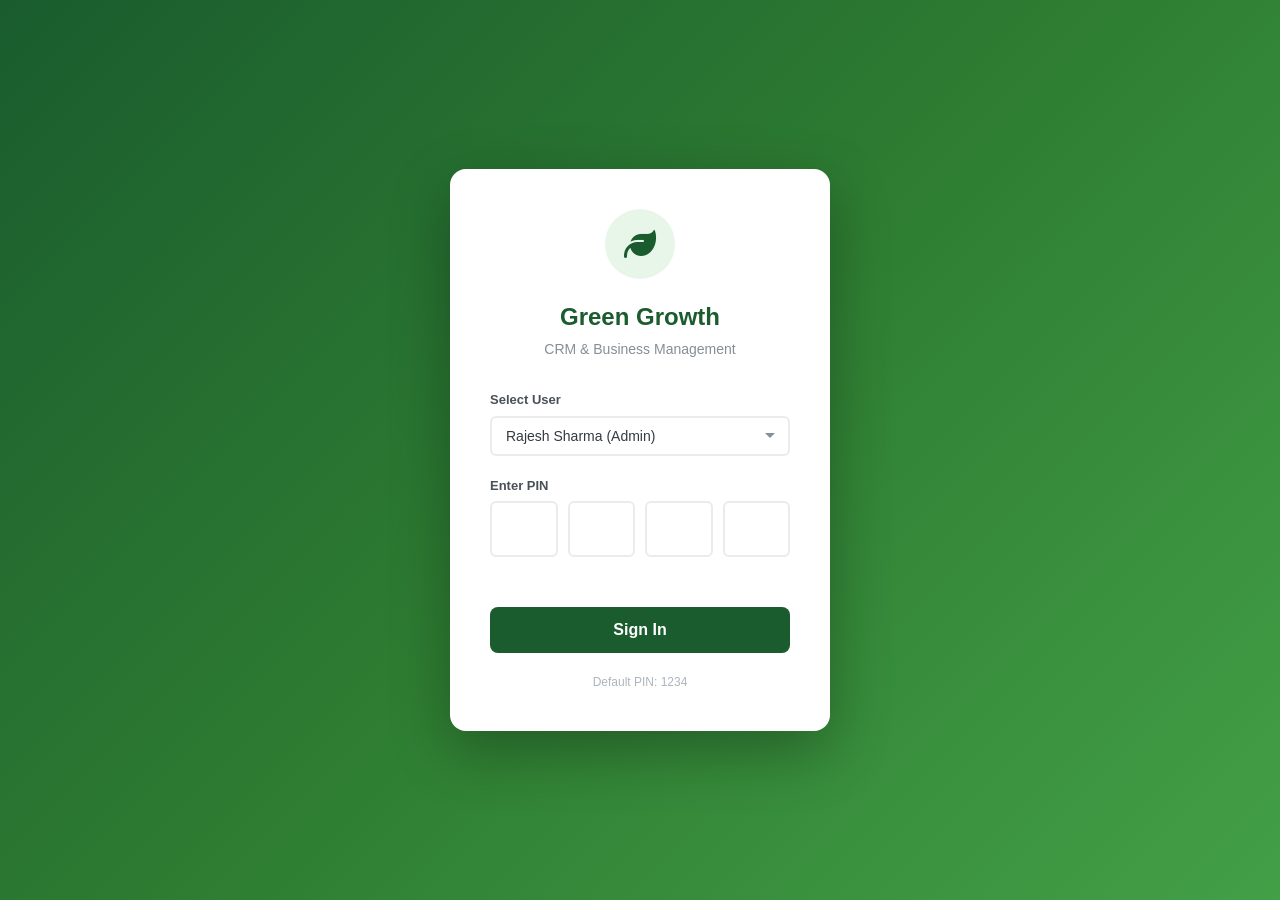
==== commit 0c24b741: "feat: switch currency to INR and update data with Indian market leads - Replaced all AED currency re" ====
--- a/index.html
+++ b/index.html
@@ -42,7 +42,7 @@
                 <i class="fa-solid fa-magnifying-glass"></i>
             </button>
             <div class="user-avatar" id="profileToggle">
-                <img src="https://ui-avatars.com/api/?name=User&background=e8d5d0&color=333&size=40" alt="User" id="navAvatar">
+                <img src="https://ui-avatars.com/api/?name=Rajesh+Sharma&background=e8d5d0&color=333&size=40" alt="User" id="navAvatar">
             </div>
         </div>
     </nav>
@@ -58,8 +58,8 @@
     <!-- Sidebar -->
     <aside class="sidebar" id="sidebar">
         <div class="sidebar-profile">
-            <div class="sidebar-avatar" id="sidebarAvatar">JH</div>
-            <div class="sidebar-name" id="sidebarName">Julia Hudda</div>
+            <div class="sidebar-avatar" id="sidebarAvatar">RS</div>
+            <div class="sidebar-name" id="sidebarName">Rajesh Sharma</div>
             <div class="sidebar-role" id="sidebarRole">Sales Manager</div>
             <div class="sidebar-status"><span class="status-dot online"></span> Online</div>
         </div>
